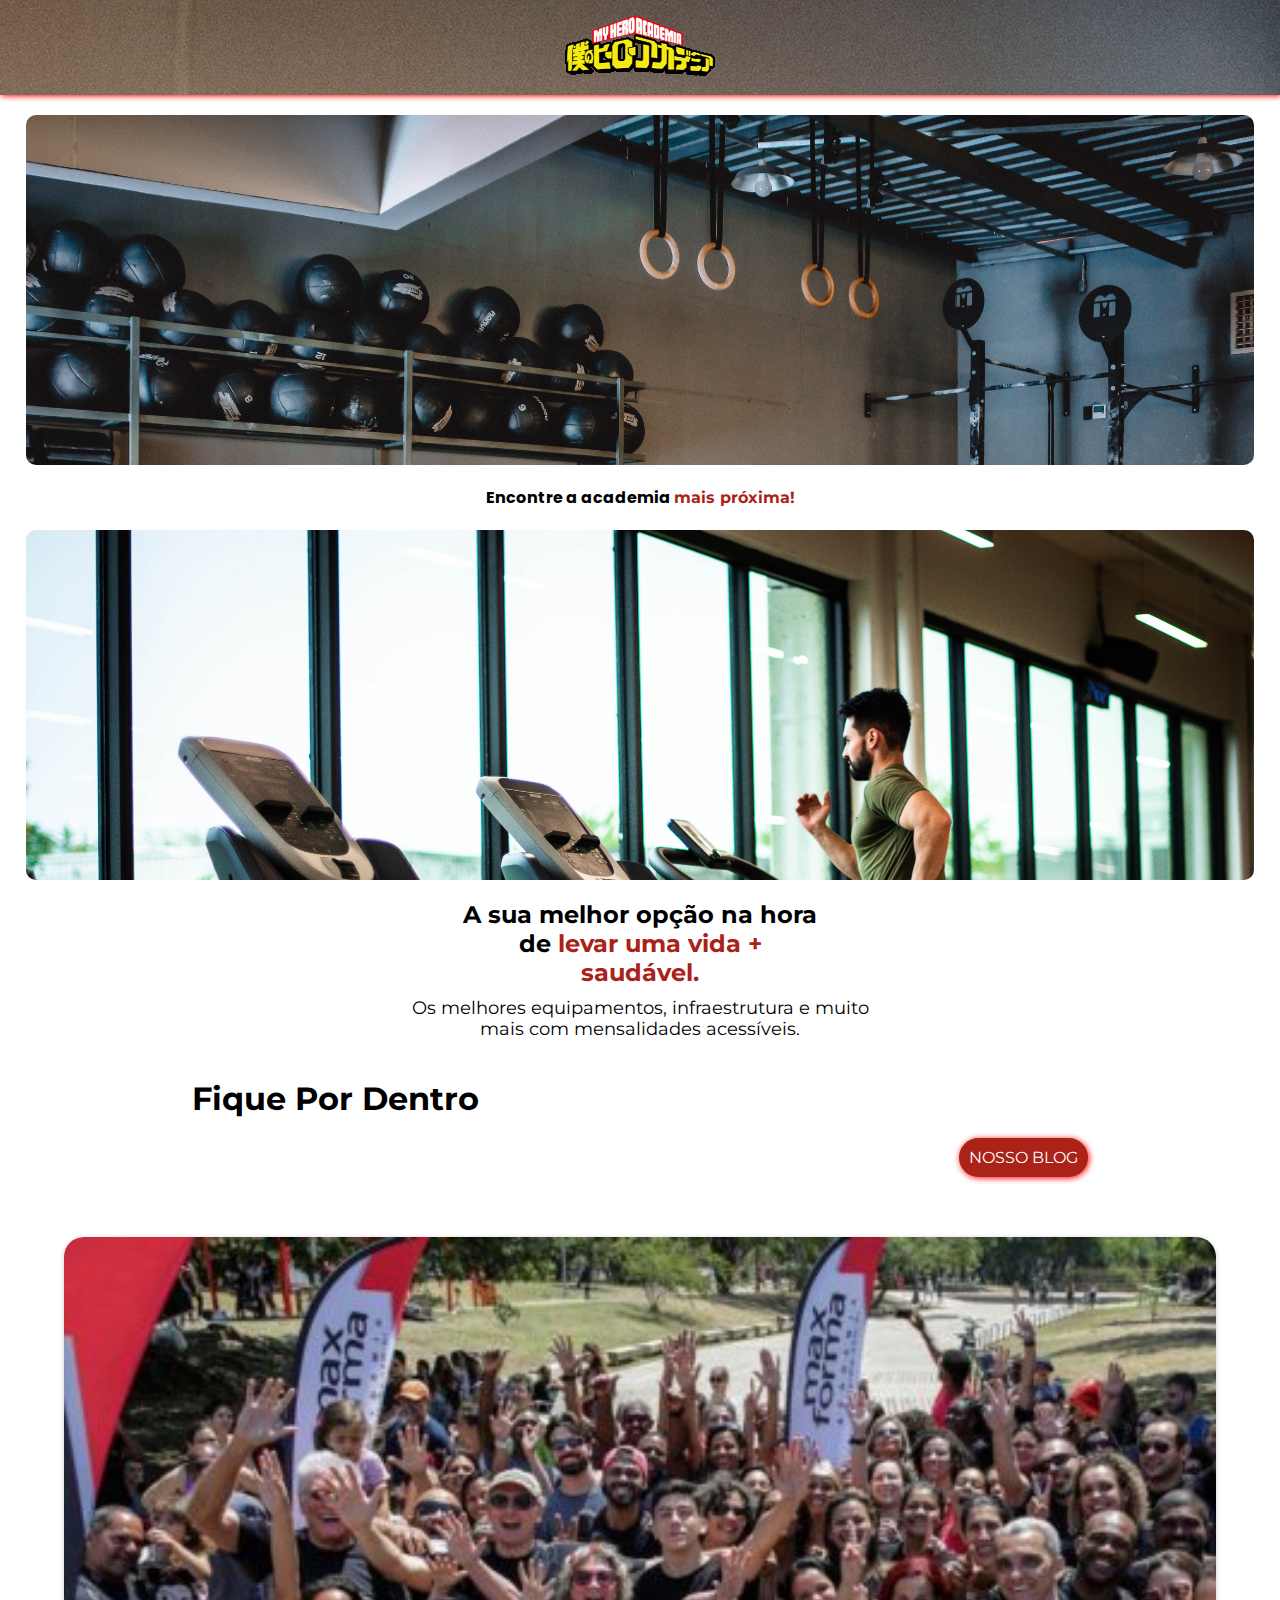
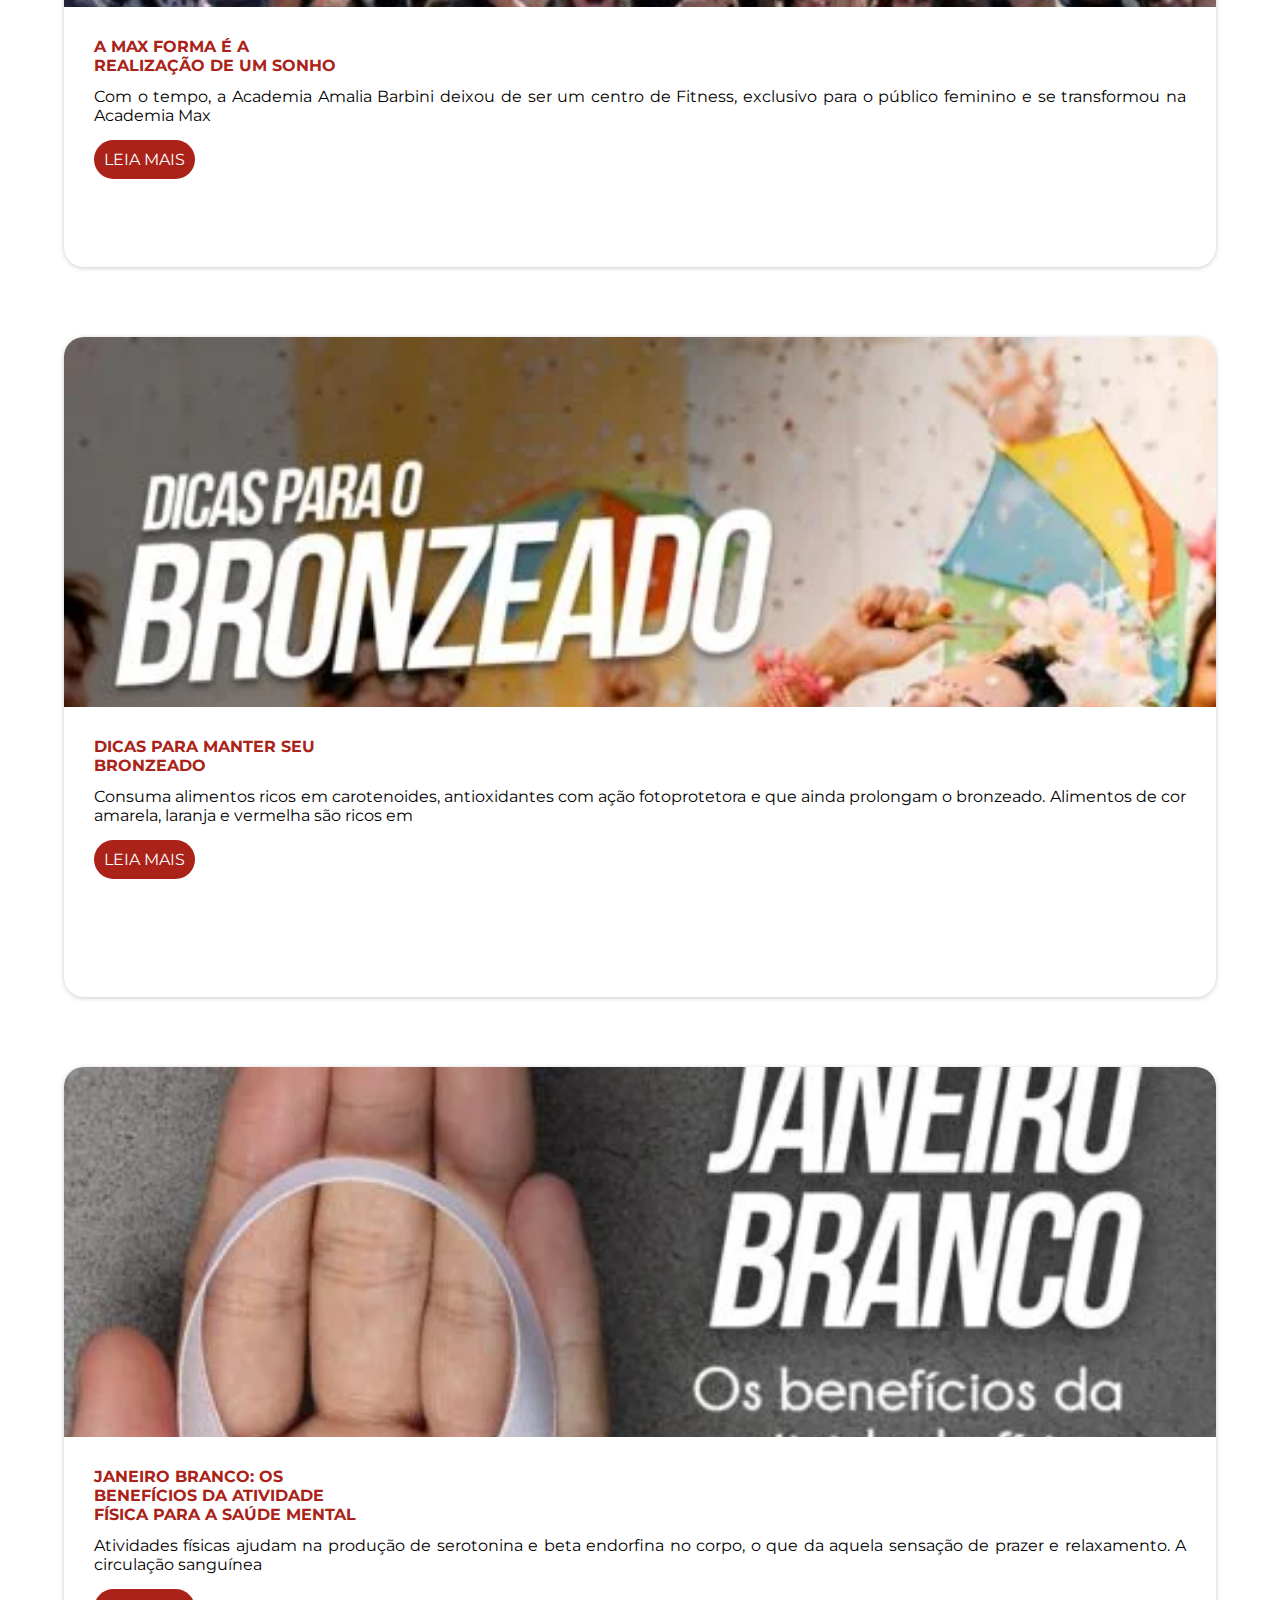
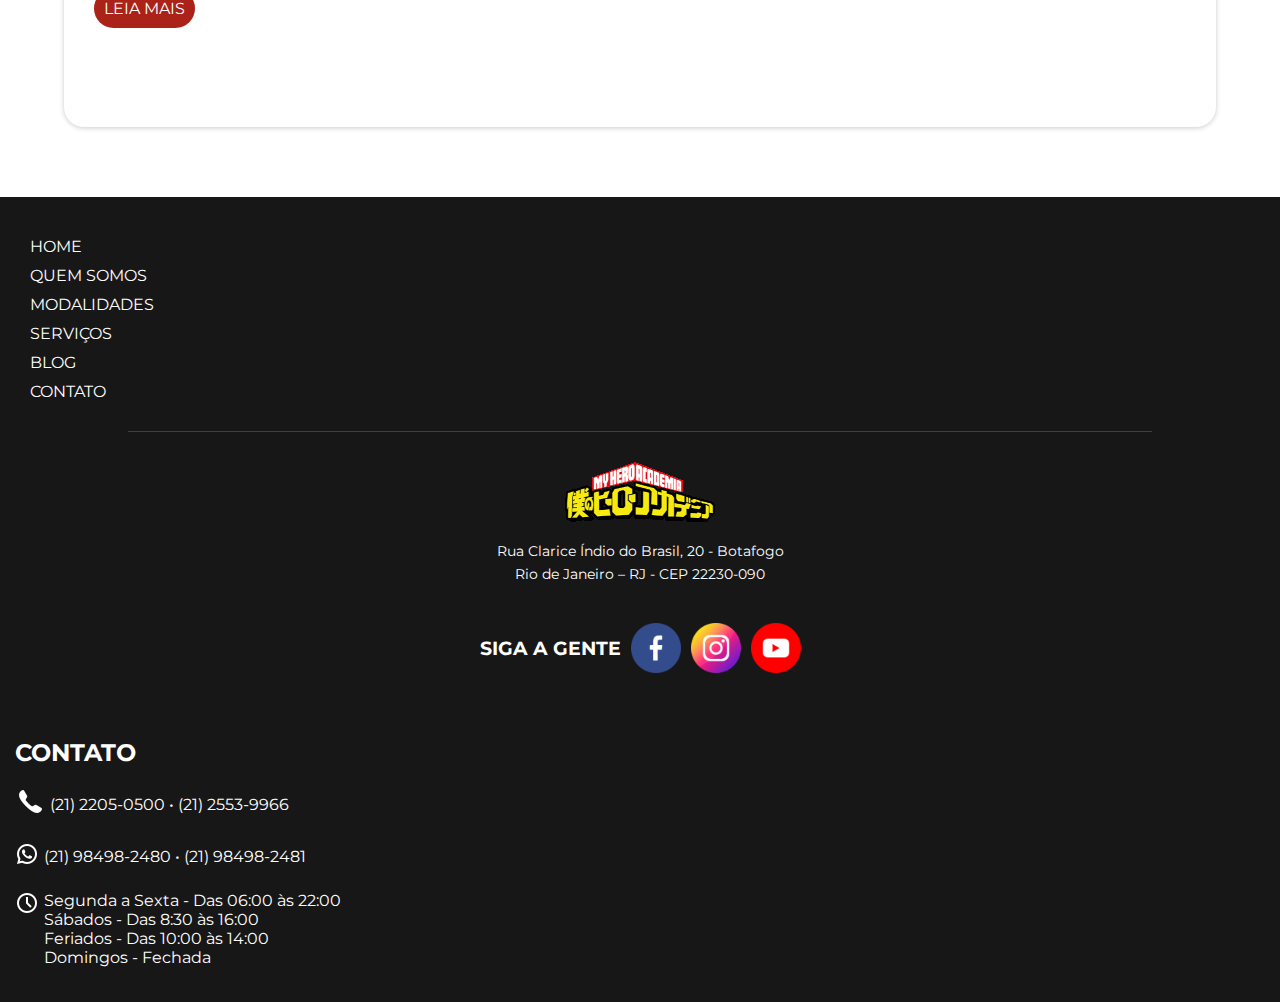
==== index.html @ c09c4c4d "att" ====
<!DOCTYPE html>
<html lang="en">
<head>
    <meta charset="UTF-8">
    <meta http-equiv="X-UA-Compatible" content="IE=edge">
    <meta name="viewport" content="width=device-width, initial-scale=1.0">
    <title>Site Academia Mobile</title>
    <link rel="stylesheet" href="estilo/academia.css">
</head>
<body>
    <header>
        <div class="logo">
            <img src="imagens/logoacademia2.png" alt="logo">
        </div>
    </header>
    <main>
        <div class="img1">
           
        </div>
        <section>
            <h1 class="titulo1">Encontre a academia <span>mais próxima!</span></h1>
        </section>

        <div class="img2">
            <!--Inseri a imagem no Css-->
        </div>

        <section class="section2">
            <h1 class="titulo2">A sua melhor opção na hora <br> de <span>levar uma vida + <br> saudável.</span></h1>
        <p class="sub1">
             Os melhores equipamentos, infraestrutura e muito <br> mais com mensalidades acessíveis.
        </p>
        </section>

        <section class="nossoblog">
            <div class="titulo3">
                <h1>Fique Por Dentro</h1>
            </div>
            <div class="blog">
                <a href="#">NOSSO BLOG</a>
            </div>
        </section>
        
            <section class="conteiner1">
                <section class="artigo">
                    <!--imagem-->
                </section>
                <article class="article1">
                    <h2>A MAX FORMA É A <br> REALIZAÇÃO DE UM SONHO</h2>
                        <p>
                            Com o tempo, a Academia Amalia Barbini deixou de ser um centro de Fitness, exclusivo para o público feminino e se transformou na Academia Max
                        </p>
                            <a href="#">LEIA MAIS</a>
                </article>
            </section>
            <section class="conteiner2">
                <section class="artigo2">
                    <!--imagem 2-->
                </section>
                <article class="article2">
                    <h2>DICAS PARA MANTER SEU <br> BRONZEADO</h2>
                        <p>
                            Consuma alimentos ricos em carotenoides, antioxidantes com ação fotoprotetora e que ainda prolongam o bronzeado. Alimentos de cor amarela, laranja e vermelha são ricos em
                        </p>
                        <a href="#">LEIA MAIS</a>
                </article>
            </section>
            <section class="conteiner3">
                <section class="article3">
                    <!--Imagem 3-->
                </section>
                <article class="article3">
                    <h2>JANEIRO BRANCO: OS <br> BENEFÍCIOS DA ATIVIDADE <br> FÍSICA PARA A SAÚDE MENTAL</h2>
                        <p>
                            Atividades físicas ajudam na produção de serotonina e beta endorfina no corpo, o que da aquela sensação de prazer e relaxamento.   A circulação sanguínea
                        </p>
                            <a href="#">LEIA MAIS</a>
                </article>
            </section>
    </main>
    <footer>
        <section class="footer">
            <ul>
                <li><a href="#">HOME</a></li>
                <li><a href="#">QUEM SOMOS</a></li>
                <li><a href="#">MODALIDADES</a></li>
                <li><a href="#">SERVIÇOS</a></li>
                <li><a href="#">BLOG</a></li>
                <li><a href="#">CONTATO</a></li>
            </ul>
        </section>
        <section class="informacoes">
            <div class="borda">
                <!--borda-->
            </div>
            <div class="imgfooter">
                <!--imagem-->
            </div>
            <div class="endereco">
                <p>Rua Clarice Índio do Brasil, 20 - Botafogo</p>
                <p>Rio de Janeiro – RJ - CEP 22230-090</p>
            </div>
            <div class="social">
                <h2>SIGA A GENTE</h2>
                <img src="imagens/facebook.png" alt="facebook">
                <img src="imagens/instagram.png" alt="instagram">
                <img src="imagens/youtube.png" alt="youtube">
            </div>           
        </section>
        <section class="contato">
            <h2>CONTATO</h2>
                <div class="cont"><img src="imagens/icons8-telefone-30.png" alt="telefone">(21) 2205-­0500 • (21) 2553-9966
                </div> 
                <div class="cont"><img src="imagens/icons8-whatsapp-24.png" alt="whatsapp">(21) 98498-2480 • (21) 98498-2481
                </div> 
                <div class="cont cont2" ><img src="imagens/icons8-relógio-24.png" alt="horario">Segunda a Sexta - Das 06:00 às 22:00 <br>
                    Sábados - Das 8:30 às 16:00 <br>
                Feriados - Das 10:00 às 14:00 <br>
                Domingos - Fechada
                </div> 
                
        </section>
    </footer>
</body>
</html>
---- estilo/academia.css ----
@charset "UTF-8";

@import url('https://fonts.googleapis.com/css2?family=Montserrat:wght@100;200;300;400;900&family=Poppins&display=swap');

*{
    margin: 0px;
    padding: 0px;
    box-sizing: border-box;
    font-family: var(--font2);
}

:root{
    --font1: 'Poppins', sans-serif;
    --font2: 'Montserrat', sans-serif;
    --cor1: #AA2218;
    --shadow: 'box-shadow: 1px 1px 6px red';
}

header{
    background-image: url(../imagens/pexels-geancarlo-peruzzolo-6796964.jpg);
    display: flex;
    justify-content: center;
    padding: 15px;
    box-shadow: 1px 1px 6px red;
}

/*secão das imagens*/

main{
    display: flex;
    flex-direction: column;
    align-items: center;
}

div.img1 {
    background-image: url(../imagens/pexels-geancarlo-peruzzolo-6796964.jpg);

    background-size: cover;
    width: 96vw;
    height: 350px;
    margin: 20px 0px;
    border-radius: 10px;
}

section > h1.titulo1{
    font-family: var(--font1);
    font-size: 1em;
}

span{
    color: #AA2218;;
}

div.img2{
    background-image: url(../imagens/pexels-william-choquette-1954524.jpg);

    background-size: cover;
    width: 96vw;
    height: 350px;
    margin: 20px 0px;
    border-radius: 10px;   
}

/*Seção chamada para a Ação*/

section.section2{
    font-family: var(--font2);
    text-align: center;
    
}  

section.section2 > h1{
    font-size: 1.5em;
    margin-bottom: 10px;
    
}

section.section2 > p{
    font-size: 1.1em;
    margin-bottom: 40px;
}

section > div.titulo3{
    font-family: var(--font2);
    margin-bottom: 20px;
}

section > div.blog{
    display: flex;
    justify-content: end;
    width: 70vw;
}

section > div.blog > a{
    background-color: var(--cor1);
    font-family: var(--font2);
    color: white;
    padding: 10px;
    border-radius: 20px;
    text-decoration: none;
    box-shadow: 1px 1px 6px red;
    margin-bottom: 60px;
    
}

/*parte das fotos dos artigos*/

section.conteiner1{
    border: solid 1px rgba(0, 0, 0, 0);
    width: 90%;
    height: 630px;
    border-radius: 20px;
    box-shadow: 0px 1px 5px rgba(0, 0, 0, 0.205);
    overflow: hidden;
    border-width: 0px;

}

section.artigo{
    background-image: url(../imagens/imagem1.jpg);

    background-size: cover;
    width: 100%;
    height: 370px;
}

article.article1{
    text-align: justify;
    padding: 30px;
}

article.article1 h2{
    font-size: 1em;
    font-family: var(--font2);
    color: var(--cor1);
    margin-bottom: 12px;
}

article.article1 p{
    font-family: var(--font2);
    margin-bottom: 25px;
}

article.article1 a{
    font-family: var(--font2);
    text-decoration: none;
    background-color: var(--cor1);
    color: white;
    padding: 10px;
    border-radius: 20px;
}

/*Segunda Foto*/

section.conteiner2{
    border: solid 1px rgba(0, 0, 0, 0);
    width: 90%;
    height: 660px;
    border-radius: 20px;
    box-shadow: 0px 1px 5px rgba(0, 0, 0, 0.205);
    overflow: hidden;
    border-width: 0px;
    margin-top: 70px;

}

section.artigo2{
    background-image: url(../imagens/imagem2.webp);

    background-size: cover;
    width: 100%;
    height: 370px;
}

article.article2{
    text-align: justify;
    padding: 30px;
}

article.article2 h2{
    font-size: 1em;
    font-family: var(--font2);
    color: var(--cor1);
    margin-bottom: 12px;
}

article.article2 p{
    font-family: var(--font2);
    margin-bottom: 25px;
}

article.article2 a{
    font-family: var(--font2);
    text-decoration: none;
    background-color: var(--cor1);
    color: white;
    padding: 10px;
    border-radius: 20px;
    
}

/*Terceira foto*/

section.conteiner3{
    border: solid 1px rgba(0, 0, 0, 0);
    width: 90%;
    height: 660px;
    border-radius: 20px;
    box-shadow: 0px 1px 5px rgba(0, 0, 0, 0.205);
    overflow: hidden;
    border-width: 0px;
    margin: 70px 0px;

}

section.article3{
    background-image: url(../imagens/imagem3.webp);

    background-size: cover;
    width: 100%;
    height: 370px;
}

article.article3{
    text-align: justify;
    padding: 30px;
}

article.article3 h2{
    font-size: 1em;
    font-family: var(--font2);
    color: var(--cor1);
    margin-bottom: 12px;
}

article.article3 p{
    font-family: var(--font2);
    margin-bottom: 25px;
}

article.article3 a{
    font-family: var(--font2);
    text-decoration: none;
    background-color: var(--cor1);
    color: white;
    padding: 10px;
    border-radius: 20px;
}

/* Rodapé do site */


footer{
    background-color: rgb(24, 23, 23);
}


section.footer{
    padding: 30px;
}

.footer > ul > li{
    margin-top: 10px;
    list-style: none;
}

.footer > ul > li a{
    color: white;
    text-decoration: none;   
}

.footer > ul > li a:hover{
    color: rgb(182, 177, 177);
    text-decoration:underline;
}

/*informações so site*/

section.informacoes{
    display: flex;
    flex-direction: column;
    align-items: center;
}

div.borda{
    border-top: 1px solid rgba(209, 204, 204, 0.226);
    width: 80%;
    margin-bottom: 30px;
}

section > div.imgfooter{
    background-image: url(../imagens/logoacademia2.png);
    
    width: 150px;
    height: 60px;
    margin-bottom: 20px;   
}

section > div.endereco{
    display: flex;
    flex-direction: column;
    gap: 5px;
    text-align: center;
    color: white;
    font-size: 0.9em;
    margin-bottom: 40px;
}

section div.social{
    display: flex;
    align-items: center;
    gap: 10px;
    color: white;
    font-size: 0.8em;
    margin-bottom: 50px;
}

div.social > img{
    width: 50px;
    
}

/*contato*/

section.contato{
    color: white;
    padding: 15px;
}

section.contato > h2{
   
}

section > div.cont{
    display: flex;
    align-items: center;
    gap: 5px;
    margin: 20px 0px;
}

section > div.cont2{
    display: flex;
    align-items: start;
}

section > div.cont img{
    padding-bottom: 5px;
}
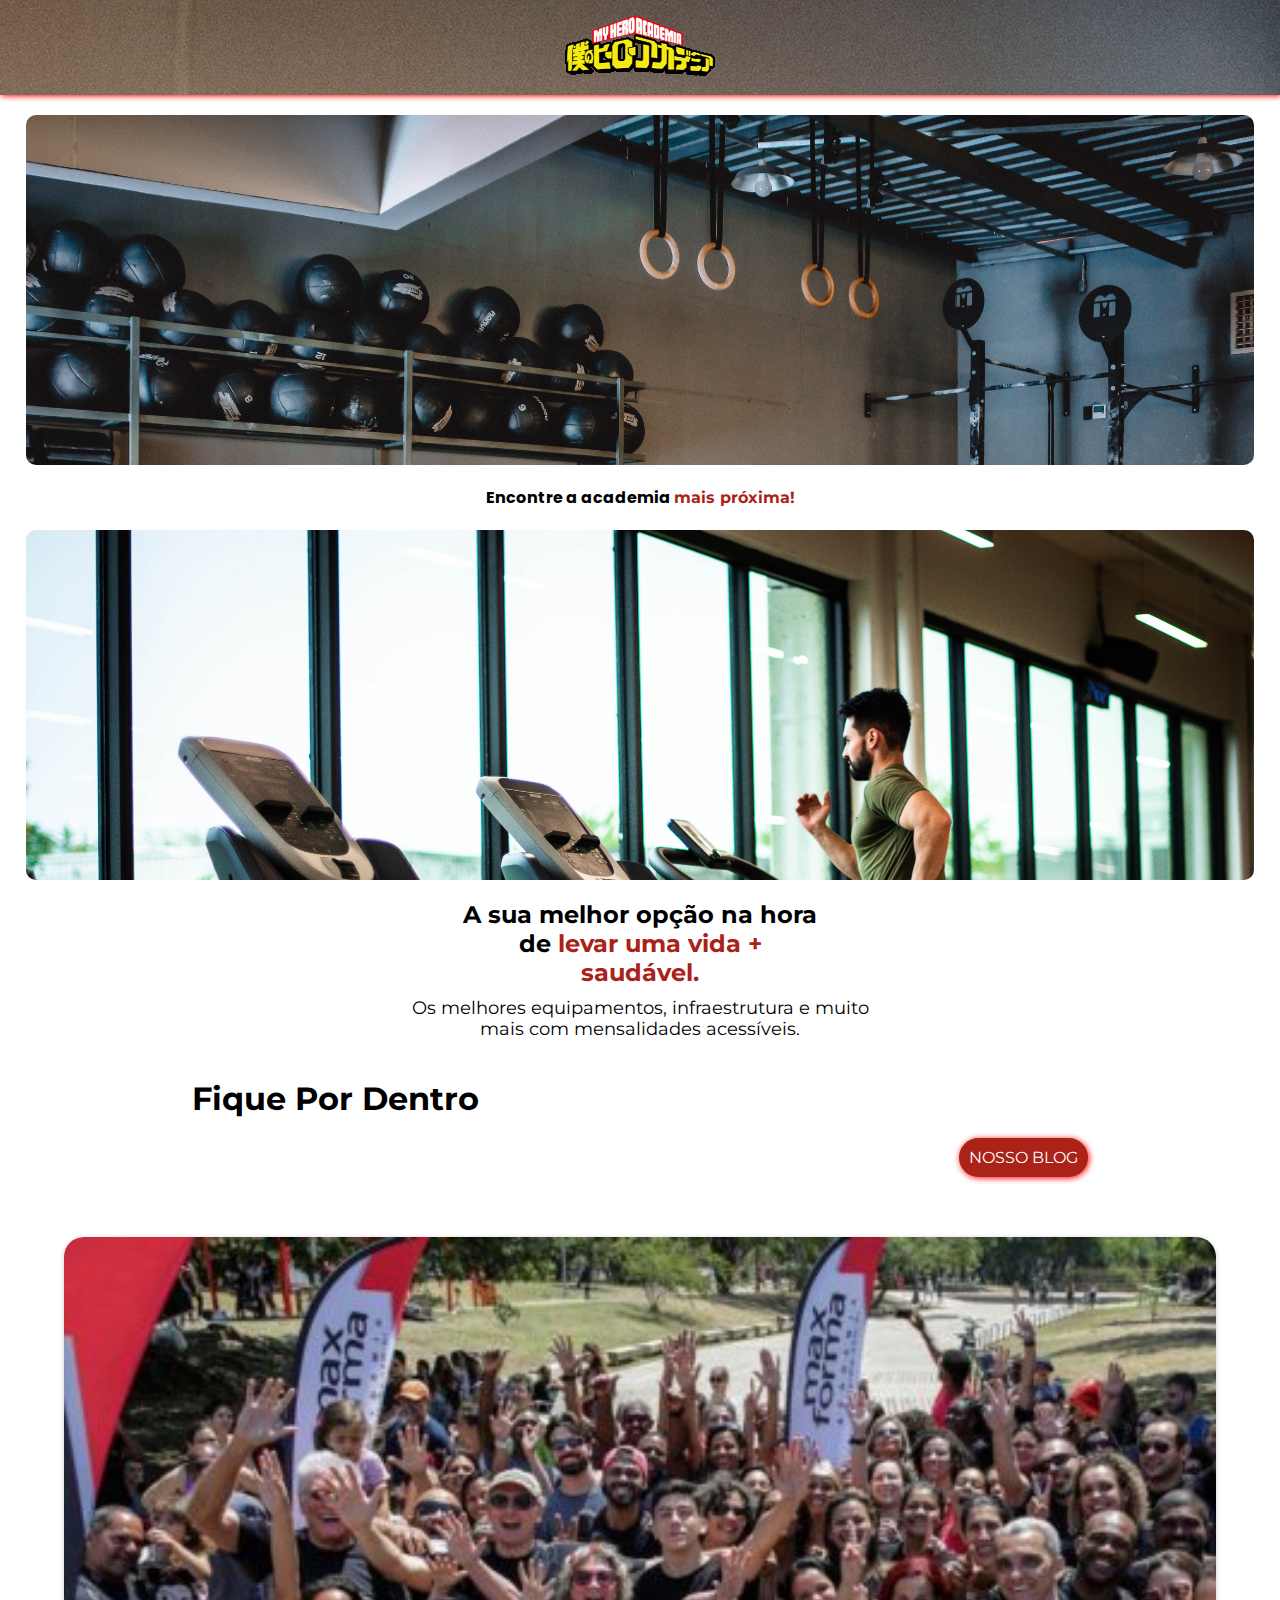
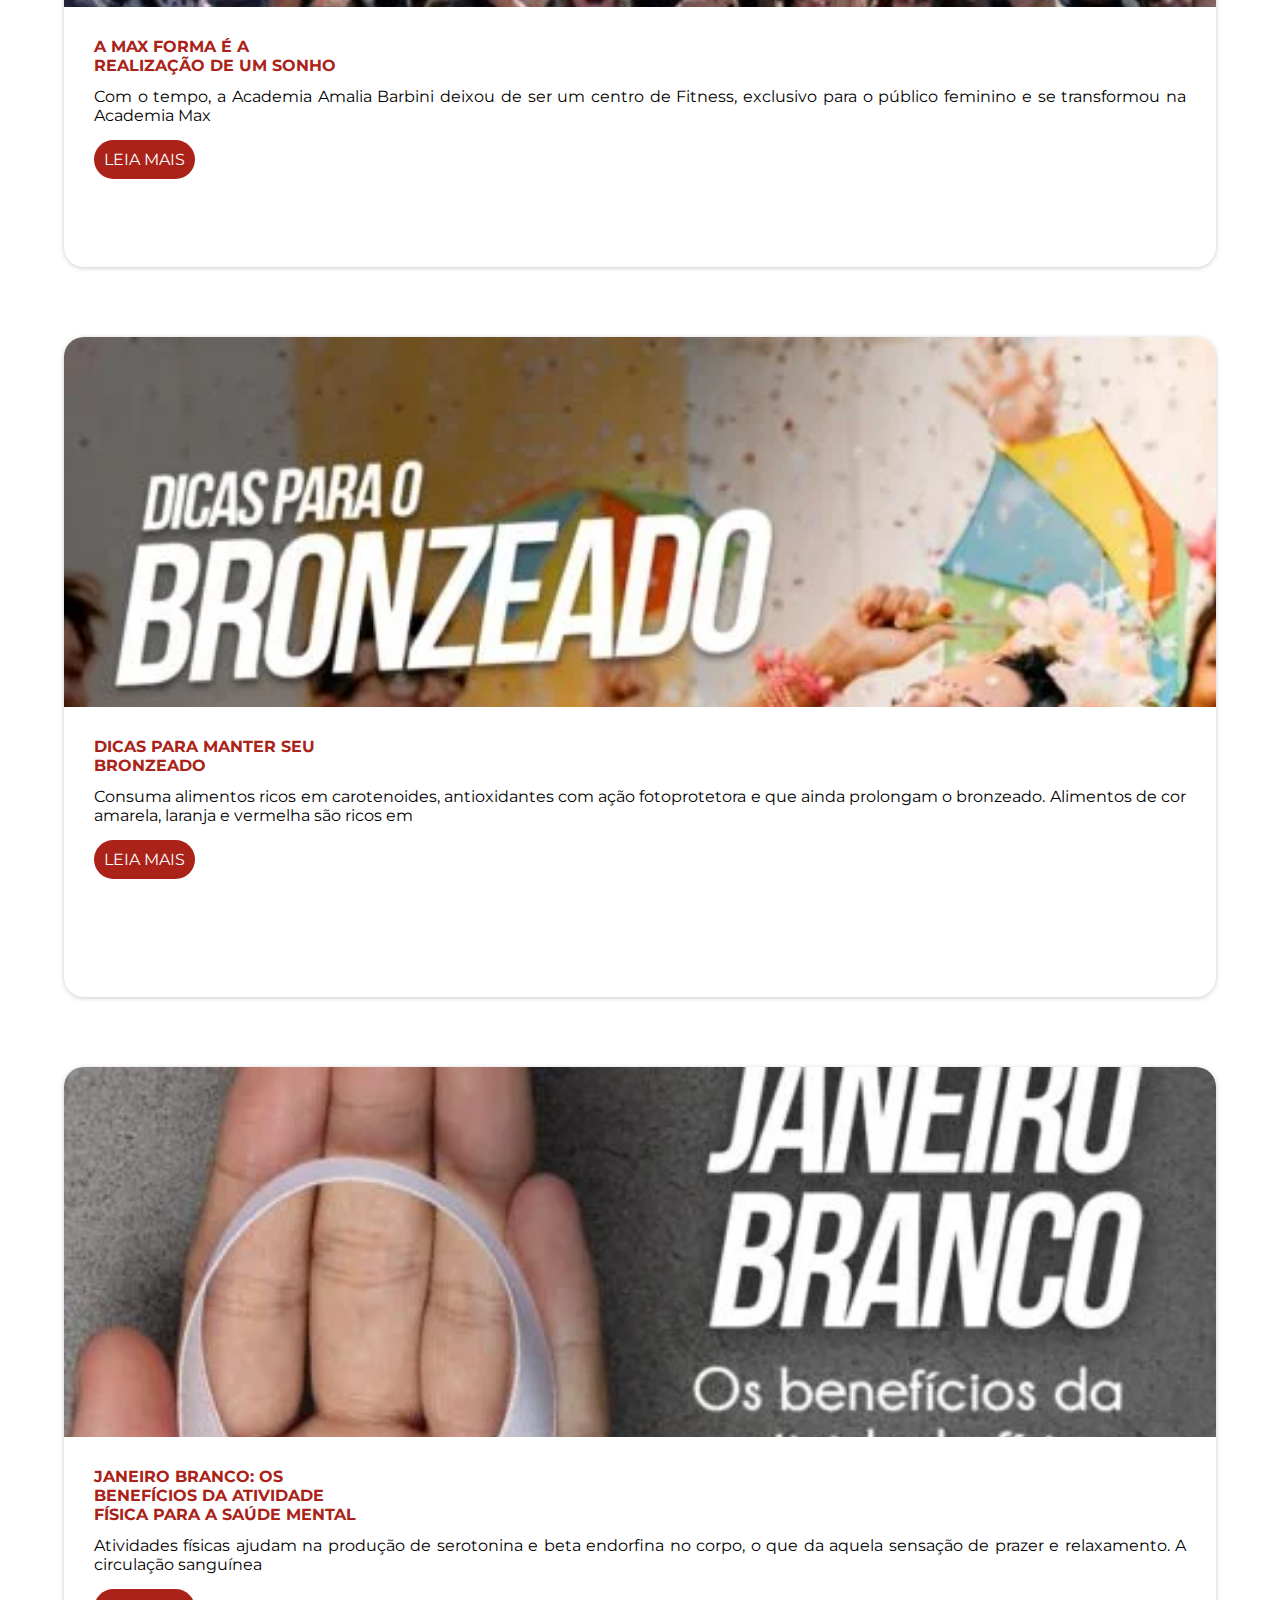
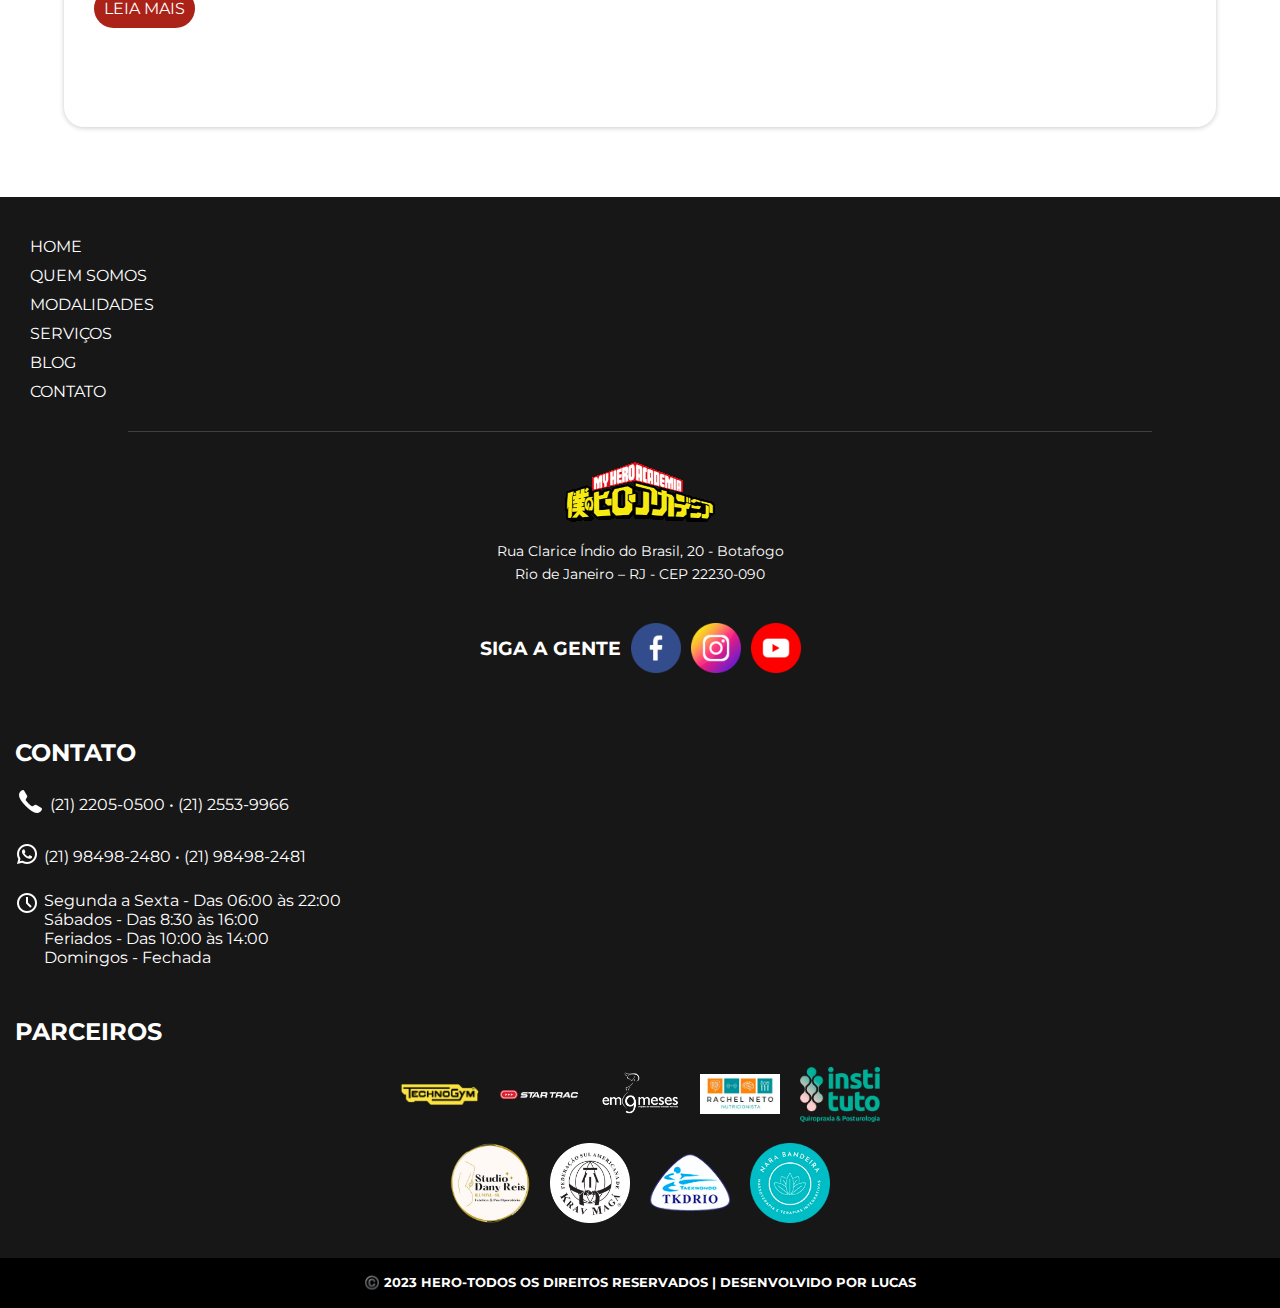
==== commit 9269e375: "att" ====
--- a/index.html
+++ b/index.html
@@ -118,7 +118,26 @@
                 Feriados - Das 10:00 às 14:00 <br>
                 Domingos - Fechada
                 </div> 
+                <section class="parceiros">
+                    <h2>PARCEIROS</h2>
+                    <div class="par1">
+                        <img src="imagens/parceiro1.png" alt="parceiro1">
+                        <img src="imagens/parceiro2.png" alt="parceiro2">
+                        <img src="imagens/parceiro3.png" alt="parceiro3">
+                        <img src="imagens/parceiro4.jpg" alt="parceiro4">
+                        <img src="imagens/parceiro5.png" alt="parceiro5">
+                    </div>
+                        <div class="par2">
+                            <img src="imagens/parceiro6.png" alt="parceiro6">
+                            <img src="imagens/parceiro7.png" alt="parceiro7">
+                            <img src="imagens/parceiro8.png" alt="parceiro9">
+                            <img src="imagens/parceiro9.png" alt="parceiro9">
+                    </div>
+                </section>
                 
+        </section>
+        <section class="final">
+            <h2>©️ 2023 HERO-TODOS OS DIREITOS RESERVADOS | DESENVOLVIDO POR LUCAS</h2>
         </section>
     </footer>
 </body>
--- a/estilo/academia.css
+++ b/estilo/academia.css
@@ -341,20 +341,56 @@
 section > div.cont2{
     display: flex;
     align-items: start;
+    margin-bottom: 50px;
 }
 
 section > div.cont img{
     padding-bottom: 5px;
 }
 
-
-
-
-
-
-
-
-
-
-
-
+section > div.par1{
+    display: flex;
+    align-items: center;
+    justify-content: center;
+    gap: 20px;
+    margin-bottom: 20px;
+    margin-top: 20px;
+}
+
+section > div.par2{
+    display: flex;
+    align-items: center;
+    justify-content: center;
+    gap: 20px;
+    margin-bottom: 20px;
+}
+
+
+section.parceiros  img{
+    width: 80px;
+}
+
+section.final{
+    display: flex;
+    align-items: center;
+    justify-content: center;
+    font-size: 8.5px;
+    background-color: black;
+    color:white;
+    width: 100%;
+    height: 50px;
+}
+
+
+
+
+
+
+
+
+
+
+
+
+
+
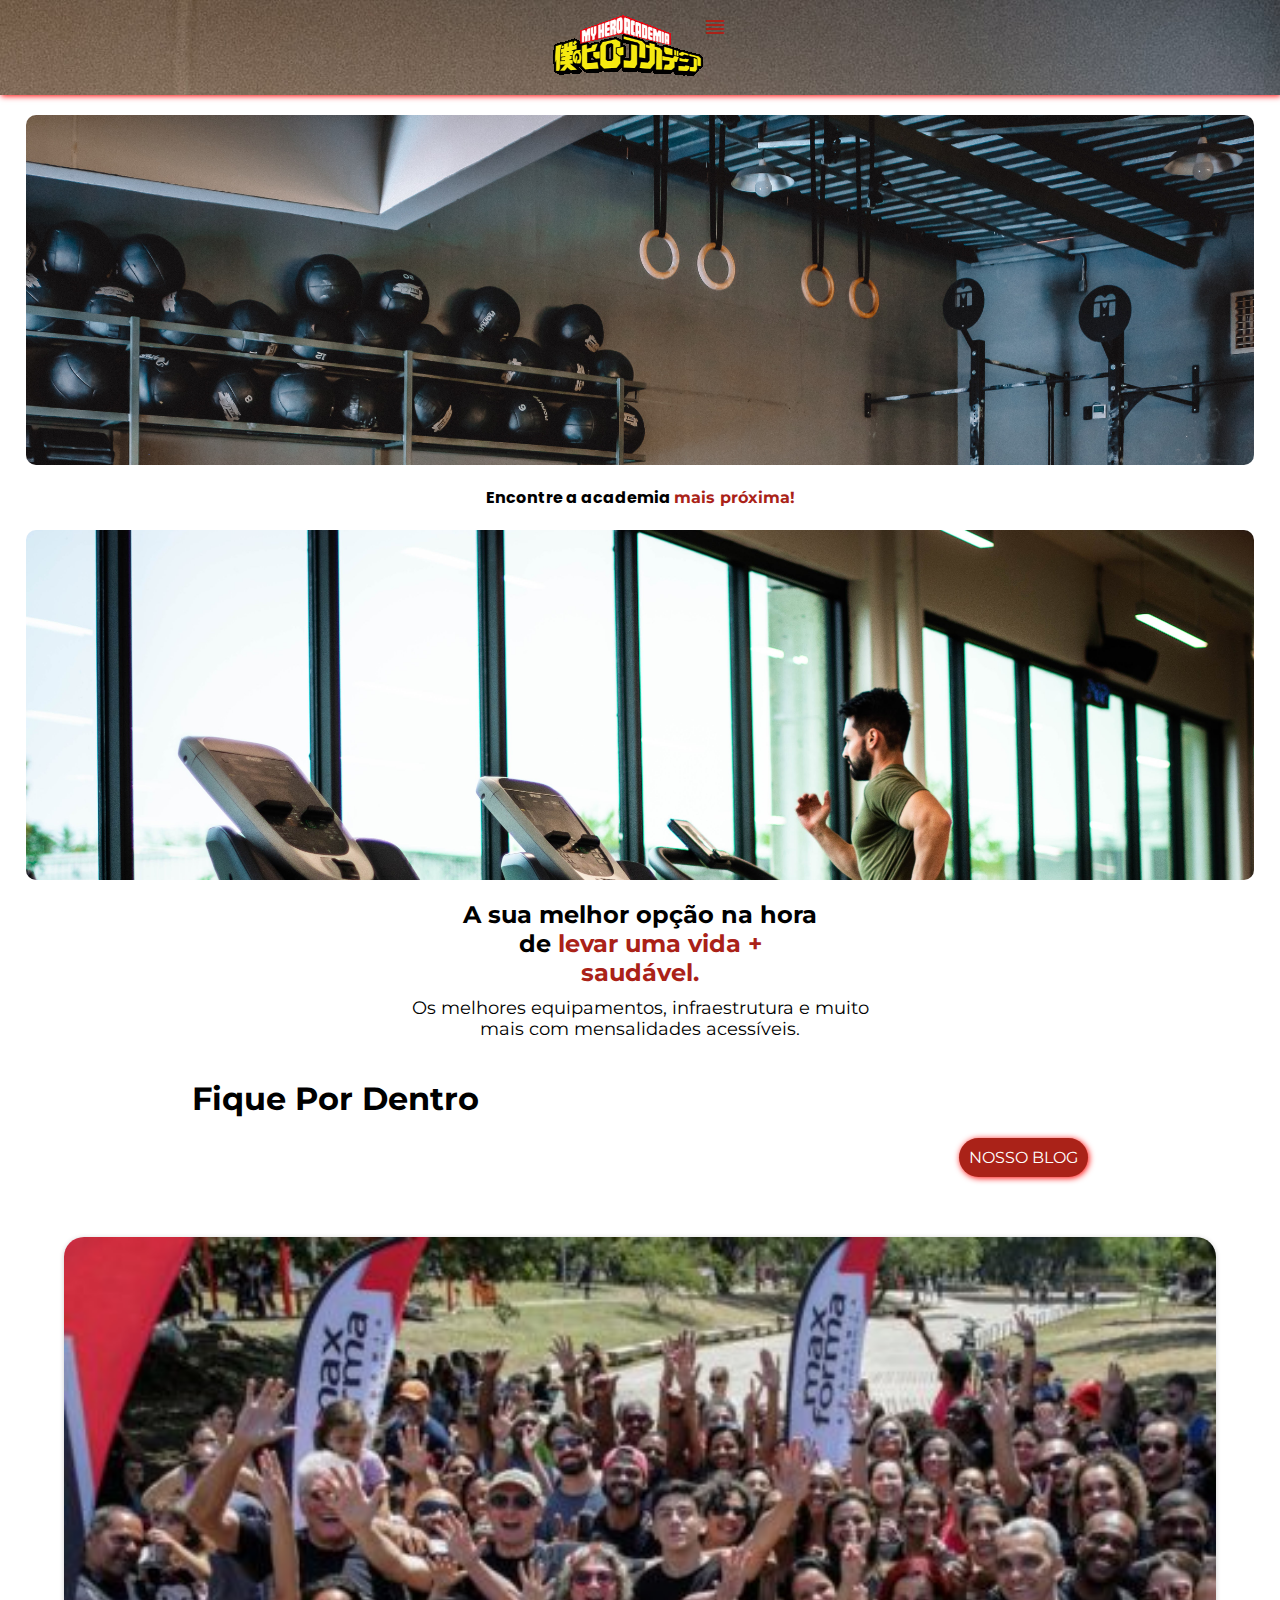
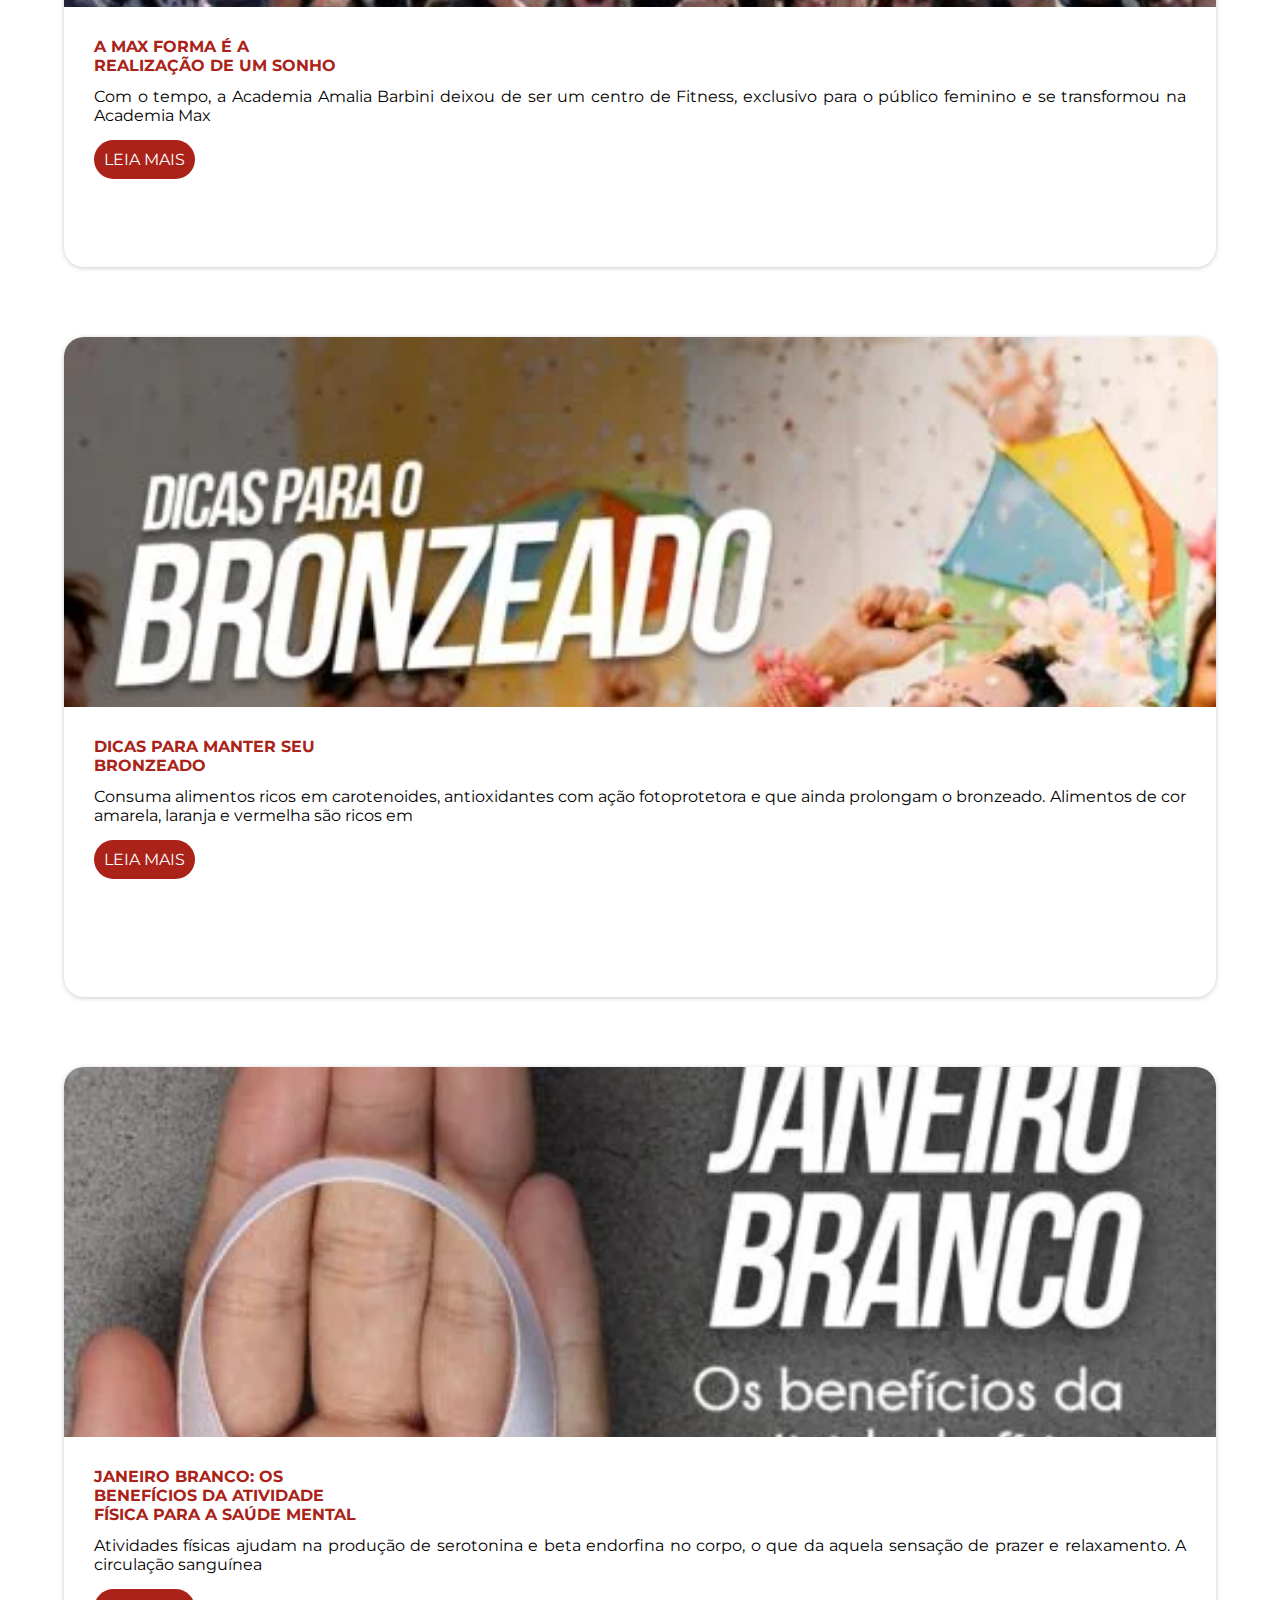
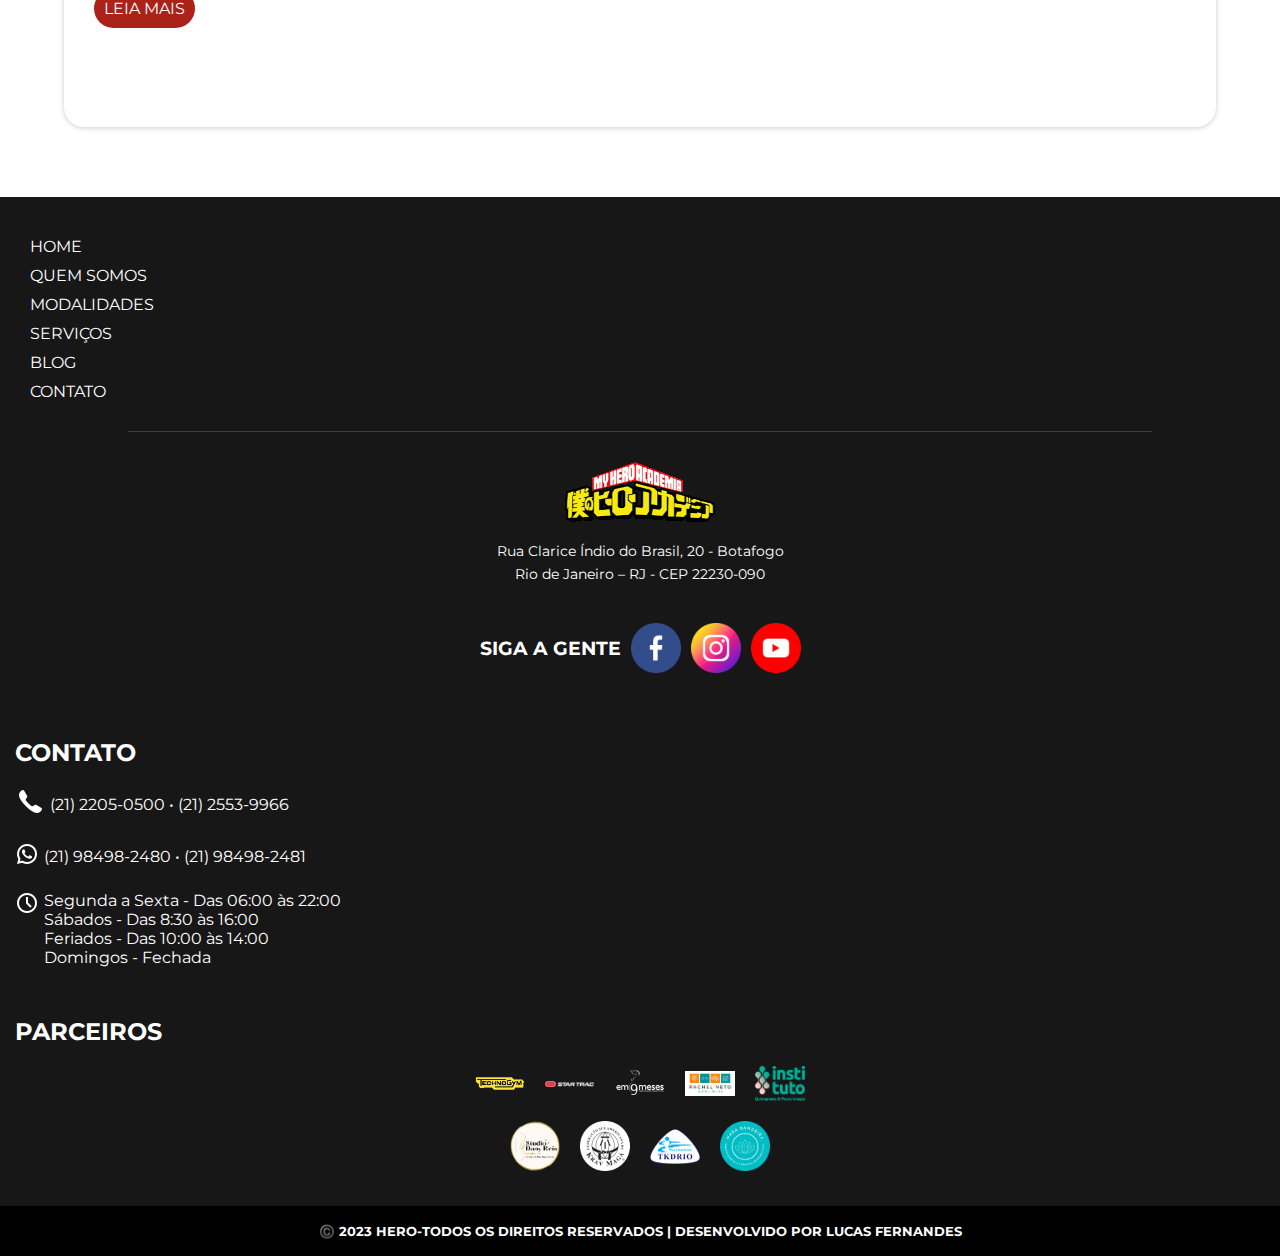
==== commit c1d40477: "att" ====
--- a/index.html
+++ b/index.html
@@ -6,12 +6,15 @@
     <meta name="viewport" content="width=device-width, initial-scale=1.0">
     <title>Site Academia Mobile</title>
     <link rel="stylesheet" href="estilo/academia.css">
+    <link href="https://fonts.googleapis.com/icon?family=Material+Icons"
+      rel="stylesheet">
 </head>
 <body>
     <header>
         <div class="logo">
             <img src="imagens/logoacademia2.png" alt="logo">
         </div>
+        <span class="material-icons">reorder</span>           
     </header>
     <main>
         <div class="img1">
@@ -137,7 +140,7 @@
                 
         </section>
         <section class="final">
-            <h2>©️ 2023 HERO-TODOS OS DIREITOS RESERVADOS | DESENVOLVIDO POR LUCAS</h2>
+            <h2>©️ 2023 HERO-TODOS OS DIREITOS RESERVADOS | DESENVOLVIDO POR LUCAS FERNANDES</h2>
         </section>
     </footer>
 </body>
--- a/estilo/academia.css
+++ b/estilo/academia.css
@@ -367,10 +367,11 @@
 
 
 section.parceiros  img{
-    width: 80px;
+    width: 50px;
 }
 
 section.final{
+    text-align: center;
     display: flex;
     align-items: center;
     justify-content: center;
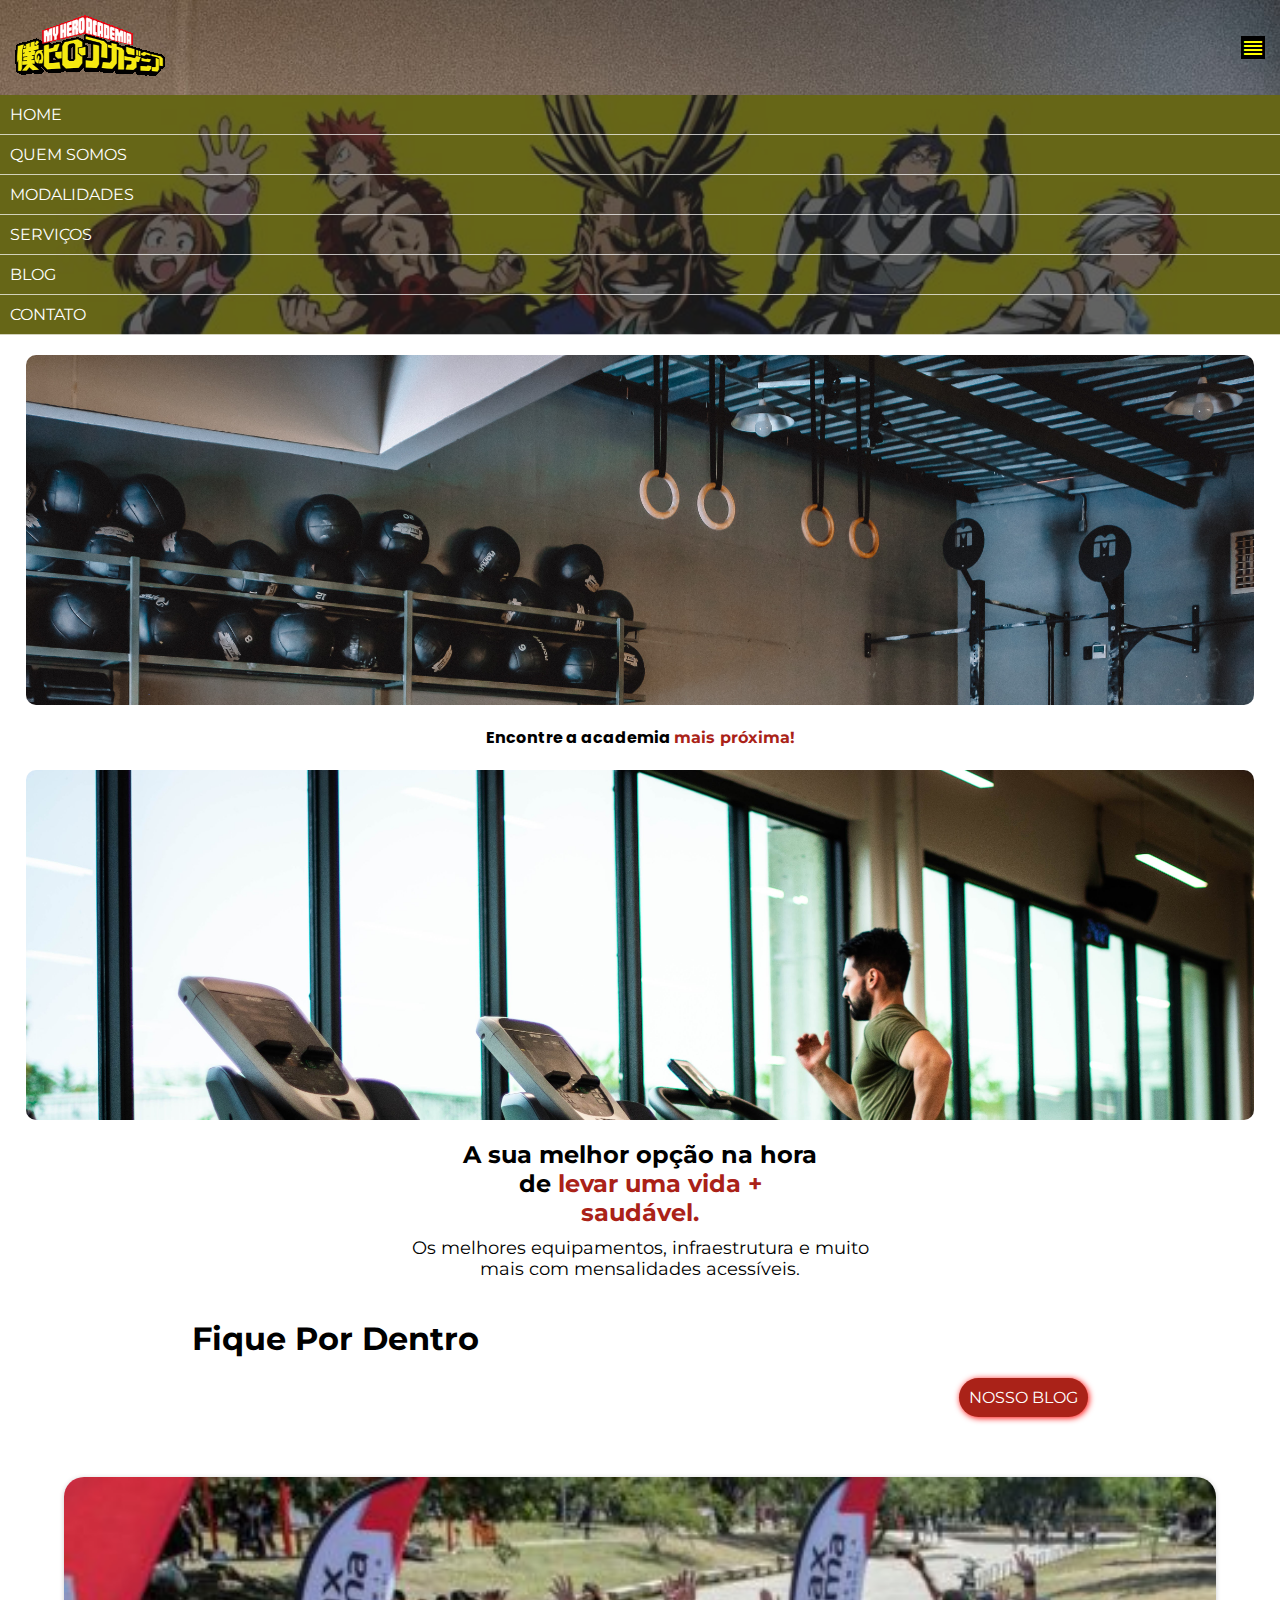
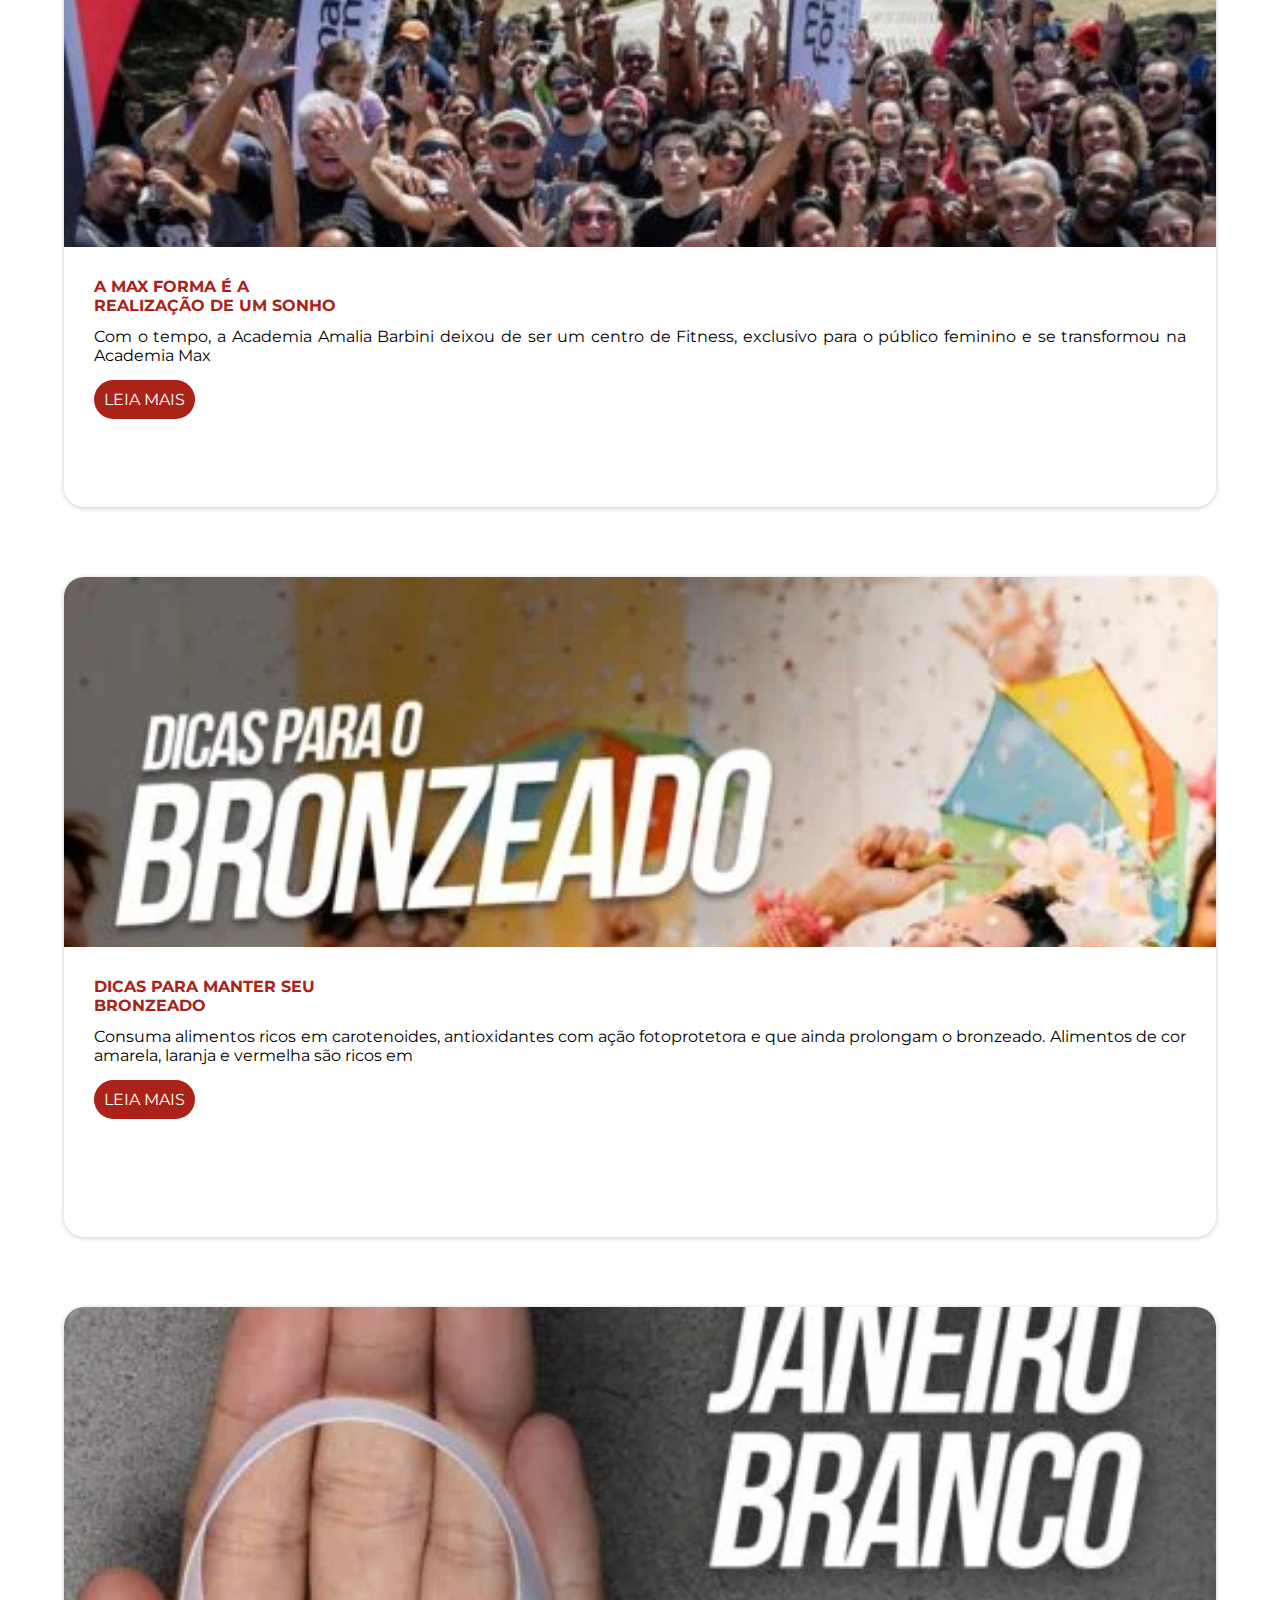
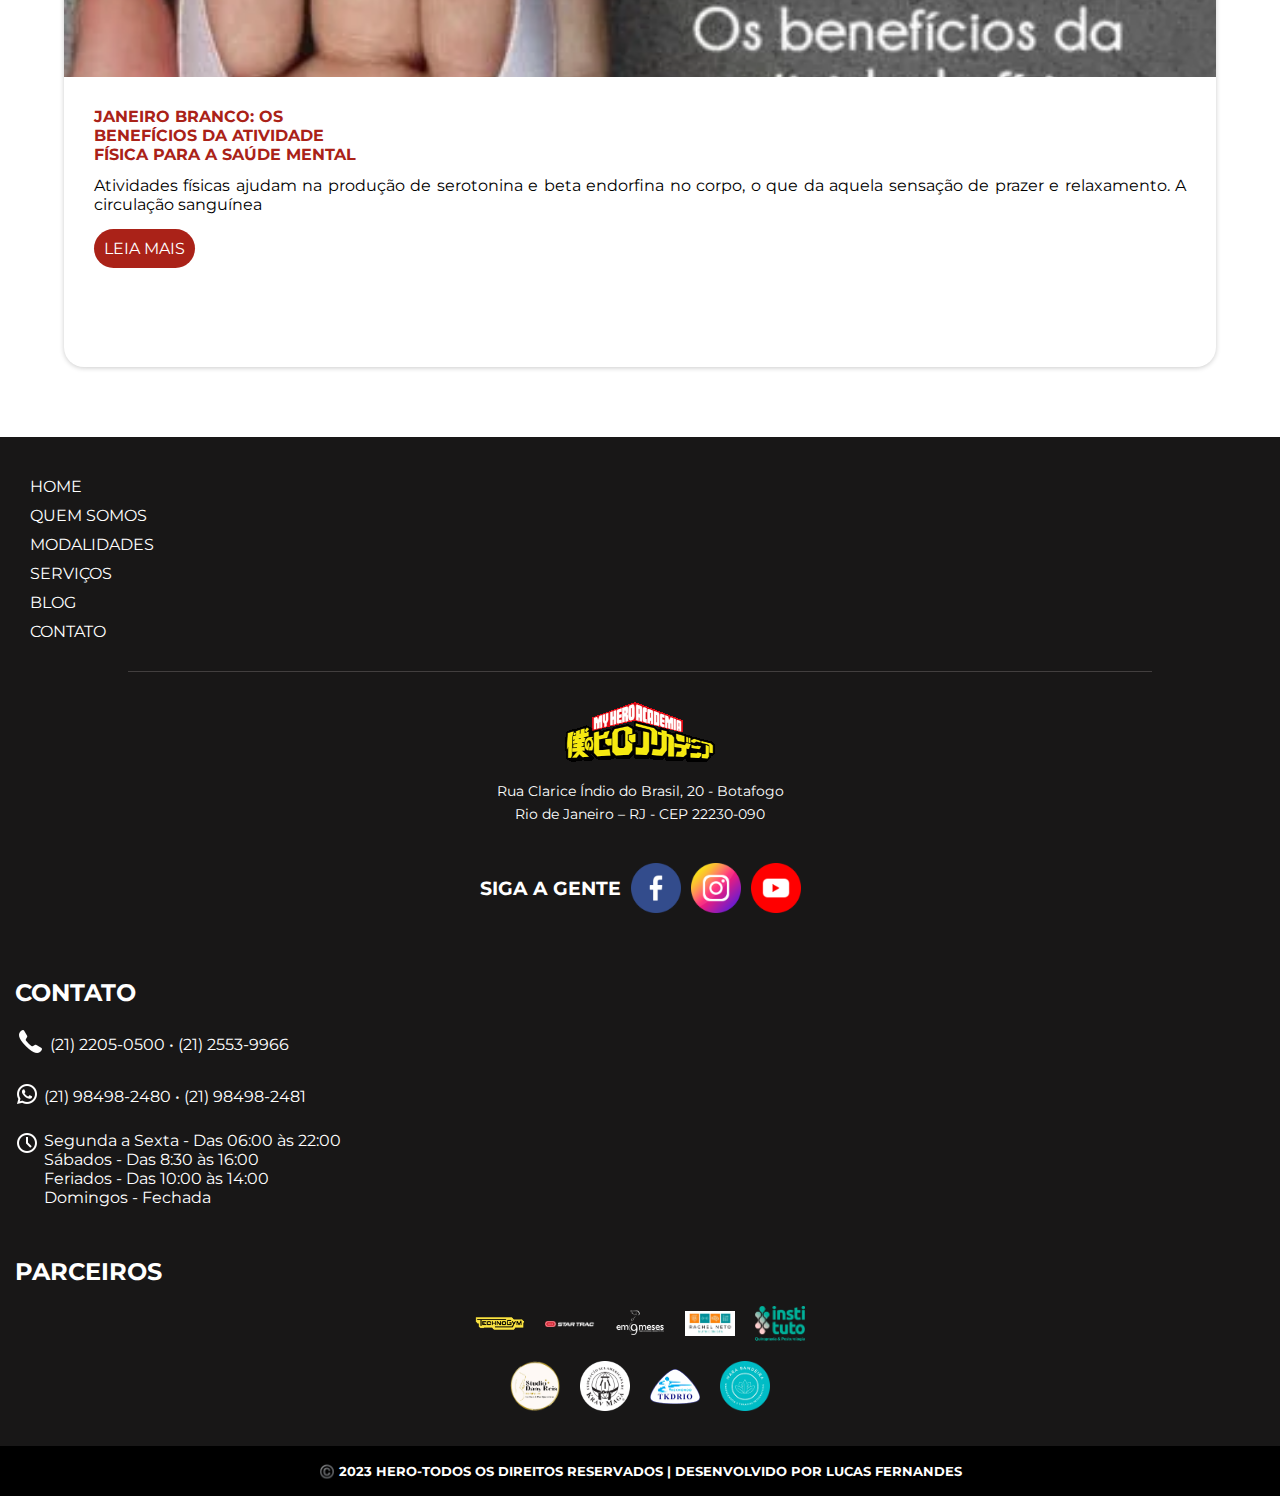
==== commit 8d53349f: "att" ====
--- a/index.html
+++ b/index.html
@@ -9,13 +9,25 @@
     <link href="https://fonts.googleapis.com/icon?family=Material+Icons"
       rel="stylesheet">
 </head>
-<body>
+<body onresize="mudoutamanho()">
     <header>
         <div class="logo">
             <img src="imagens/logoacademia2.png" alt="logo">
         </div>
-        <span class="material-icons">reorder</span>           
+            <span class="material-icons"  onclick="clicknav()">reorder</span>
+          
+       
     </header>
+    <nav id="menu">
+        <ul >
+            <li><a href="#">HOME</a></li>
+            <li><a href="#">QUEM SOMOS</a></li>
+            <li><a href="#">MODALIDADES</a></li>
+            <li><a href="#">SERVIÇOS</a></li>
+            <li><a href="#">BLOG</a></li>
+            <li><a href="#">CONTATO</a></li>
+        </ul>
+    </nav>        
     <main>
         <div class="img1">
            
@@ -143,5 +155,25 @@
             <h2>©️ 2023 HERO-TODOS OS DIREITOS RESERVADOS | DESENVOLVIDO POR LUCAS FERNANDES</h2>
         </section>
     </footer>
+    <script>
+
+        function mudoutamanho(){
+                    if (window.innerWidth >= 768){
+                        menu.style.display = 'block'
+                    } else {
+                        menu.style.display = 'none'
+                    }
+                    
+                }
+
+         function clicknav(){
+            if (menu.style.display == 'block'){
+                menu.style.display ='none'
+            } else{
+                menu.style.display ='block'
+            }
+        }
+        
+    </script>
 </body>
 </html>--- a/estilo/academia.css
+++ b/estilo/academia.css
@@ -19,9 +19,47 @@
 header{
     background-image: url(../imagens/pexels-geancarlo-peruzzolo-6796964.jpg);
     display: flex;
-    justify-content: center;
+    justify-content: space-between;
+    align-items: center;
     padding: 15px;
     box-shadow: 1px 1px 6px red;
+}
+
+header > nav{
+    
+}
+
+nav > ul{
+    background: url(../imagens/boku.webp);
+    background-repeat: no-repeat;
+    background-size: cover;
+    display: block;
+    list-style: none;
+    transition: ease;
+    
+}
+
+nav > ul > li a{
+    background-color: rgba(34, 33, 33, 0.692);
+    width: 100%;
+    display: block;
+    color: white;
+    text-decoration: none;
+    padding: 10px;
+    border-bottom: 1px solid rgba(255, 255, 255, 0.705);
+}
+
+nav > ul > li a:hover{
+    text-decoration: underline;
+}
+
+
+
+header span{
+    background-color: black;
+    color: yellow;
+    height: 23px;
+    cursor: pointer;
 }
 
 /*secão das imagens*/
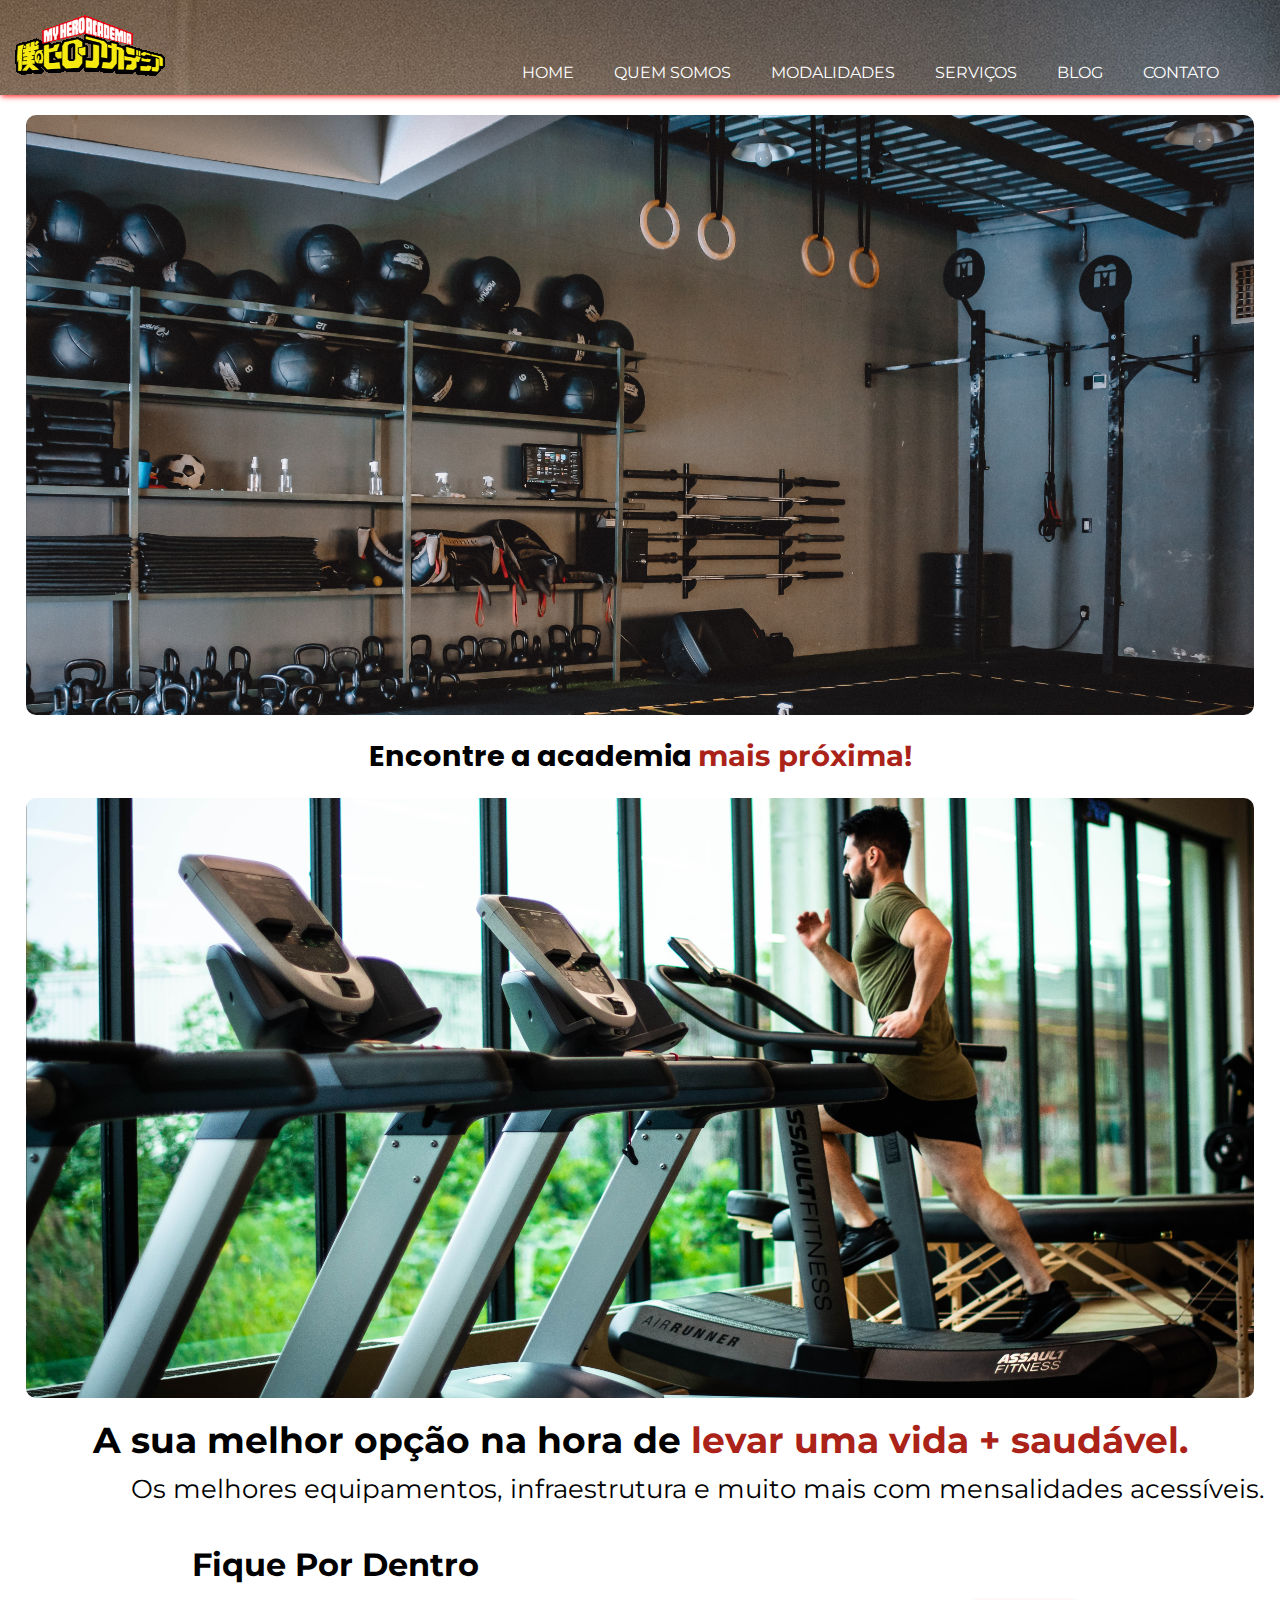
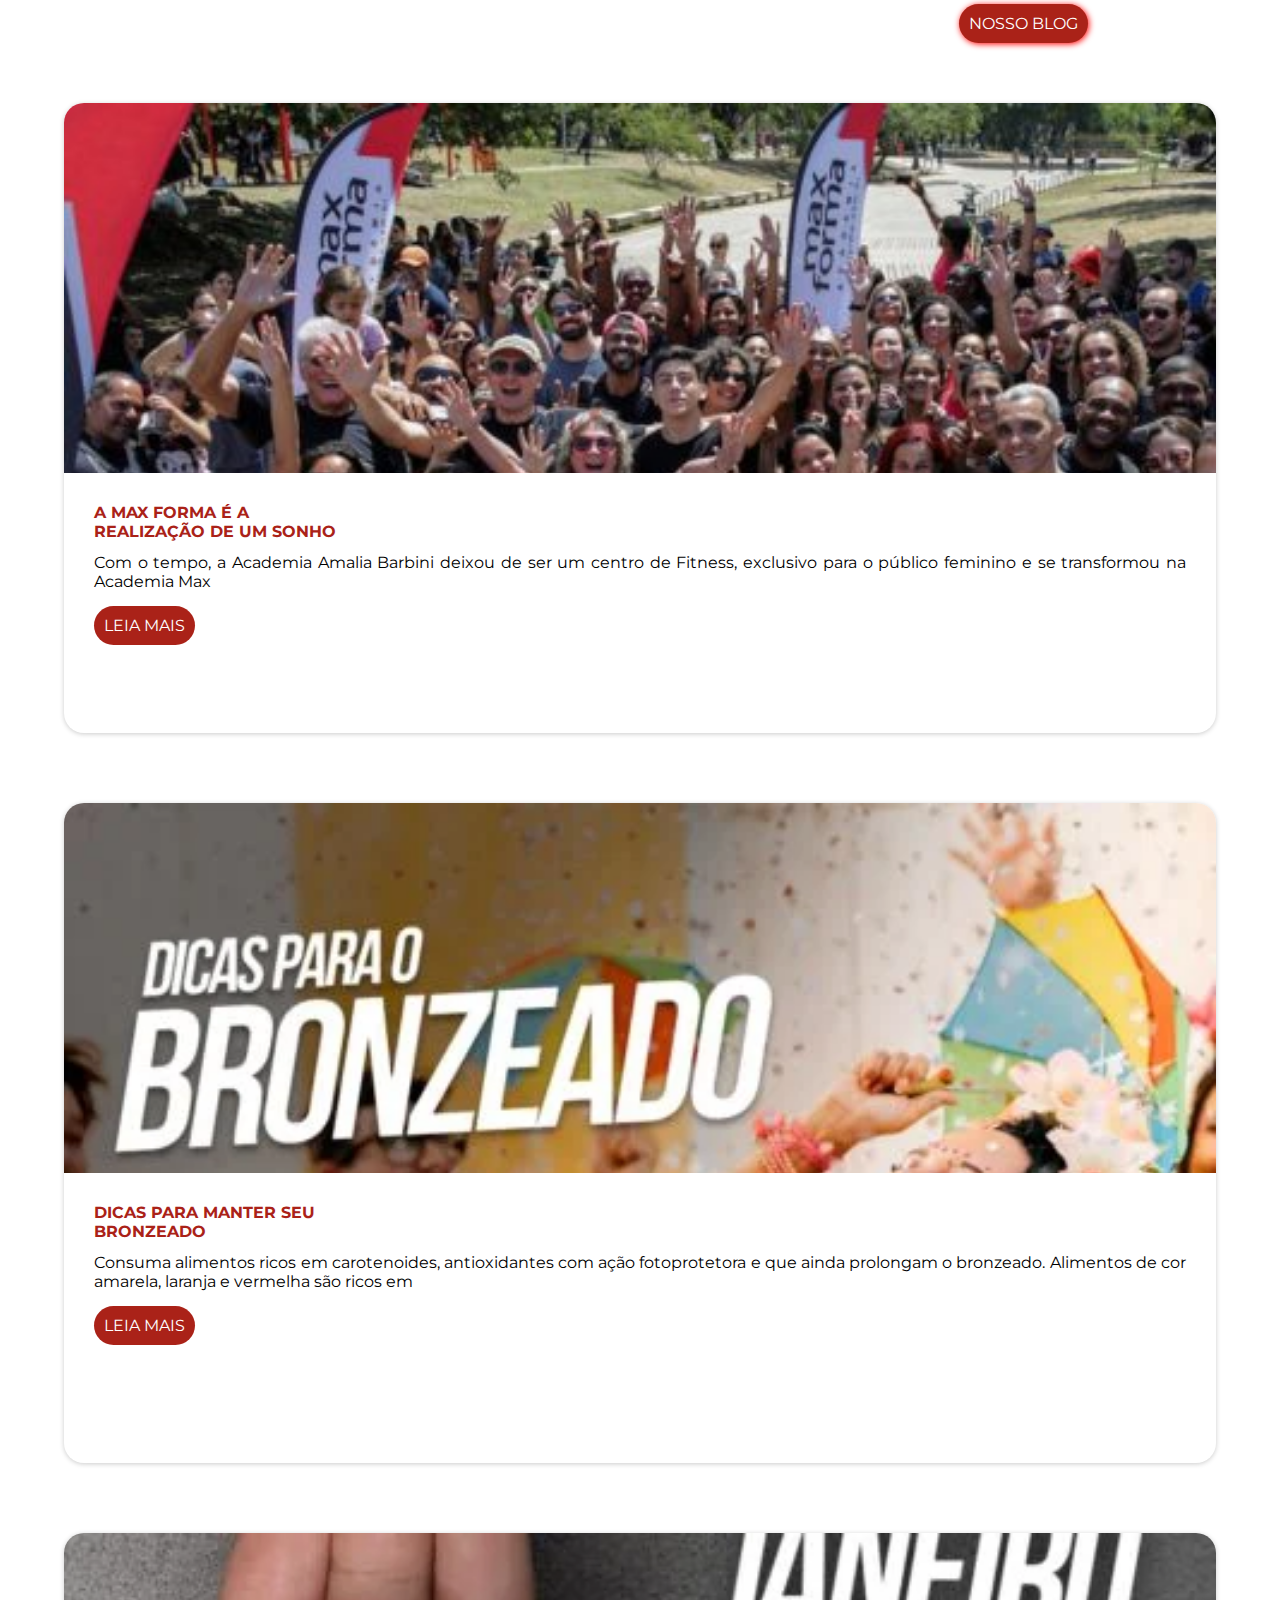
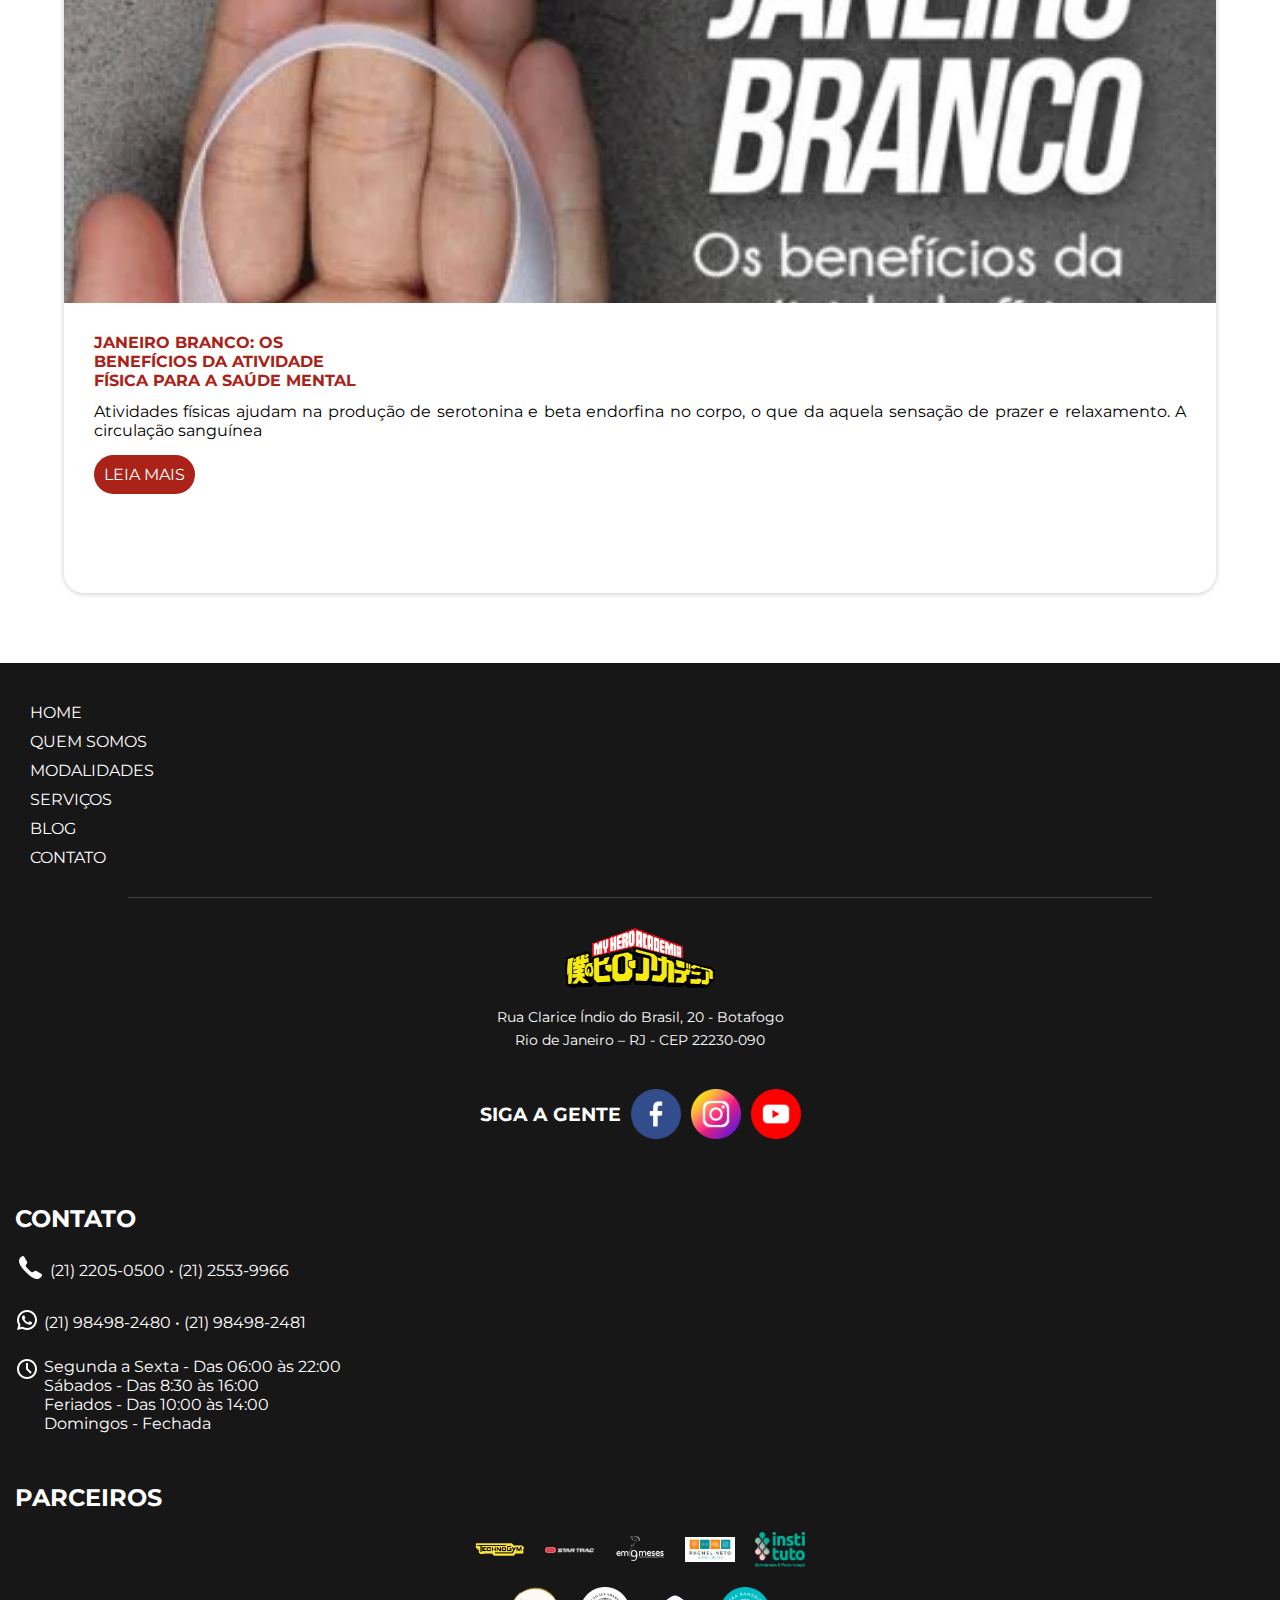
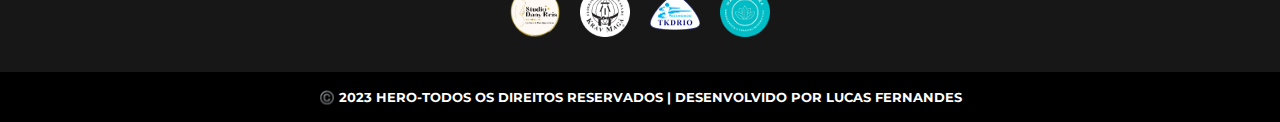
==== commit 0c8a6b42: "att" ====
--- a/index.html
+++ b/index.html
@@ -6,6 +6,7 @@
     <meta name="viewport" content="width=device-width, initial-scale=1.0">
     <title>Site Academia Mobile</title>
     <link rel="stylesheet" href="estilo/academia.css">
+    <link rel="stylesheet" href="estilo/mediaquery.css" media="screen and (min-width: 992px)">
     <link href="https://fonts.googleapis.com/icon?family=Material+Icons"
       rel="stylesheet">
 </head>
@@ -15,7 +16,16 @@
             <img src="imagens/logoacademia2.png" alt="logo">
         </div>
             <span class="material-icons"  onclick="clicknav()">reorder</span>
-          
+          <menu>
+              <ul >
+                <li><a href="#">HOME</a></li>
+                <li><a href="#">QUEM SOMOS</a></li>
+                <li><a href="#">MODALIDADES</a></li>
+                <li><a href="#">SERVIÇOS</a></li>
+                <li><a href="#">BLOG</a></li>
+                <li><a href="#">CONTATO</a></li>
+                      </ul>
+          </menu>
        
     </header>
     <nav id="menu">
@@ -41,9 +51,9 @@
         </div>
 
         <section class="section2">
-            <h1 class="titulo2">A sua melhor opção na hora <br> de <span>levar uma vida + <br> saudável.</span></h1>
+            <h1 class="titulo2">A sua melhor opção na hora  de <span>levar uma vida + saudável.</span></h1>
         <p class="sub1">
-             Os melhores equipamentos, infraestrutura e muito <br> mais com mensalidades acessíveis.
+             Os melhores equipamentos, infraestrutura e muito  mais com mensalidades acessíveis.
         </p>
         </section>
 
--- a/estilo/academia.css
+++ b/estilo/academia.css
@@ -25,18 +25,33 @@
     box-shadow: 1px 1px 6px red;
 }
 
-header > nav{
-    
-}
-
+header > div.logo{
+    margin: auto;
+}
+
+header > menu{
+    display: none;
+}
+
+nav{
+    display: none;
+}
+
+
+@keyframes animacao{
+    from{ height:  0px;}
+    to{height: 240px;}
+}
 nav > ul{
     background: url(../imagens/boku.webp);
     background-repeat: no-repeat;
     background-size: cover;
     display: block;
     list-style: none;
-    transition: ease;
-    
+
+    animation-name: animacao;
+    animation-duration: 0.5s;
+   
 }
 
 nav > ul > li a{
@@ -47,6 +62,8 @@
     text-decoration: none;
     padding: 10px;
     border-bottom: 1px solid rgba(255, 255, 255, 0.705);
+
+
 }
 
 nav > ul > li a:hover{
@@ -102,6 +119,7 @@
 /*Seção chamada para a Ação*/
 
 section.section2{
+    width: 90%;
     font-family: var(--font2);
     text-align: center;
     
@@ -114,6 +132,7 @@
 }
 
 section.section2 > p{
+    width: 110%;
     font-size: 1.1em;
     margin-bottom: 40px;
 }
--- a/estilo/mediaquery.css
+++ b/estilo/mediaquery.css
@@ -0,0 +1,72 @@
+@charset "UTF-8";
+
+
+/*Tamanho para computador*/
+
+
+header{
+    display: flex;
+    
+}
+
+header > div.logo{
+    width: 100%;
+}
+
+header > menu {
+    display: flex;
+    justify-content: space-between;
+}
+
+header > menu > ul{
+    display: flex;
+    list-style: none;
+    gap: 20px;
+    position: absolute;
+    top: 7%;
+    left: 40%;
+    
+}
+
+
+
+header > menu > ul > li > a{
+    color: white;
+    text-decoration: none;
+    padding: 10px;
+    
+}
+
+header > menu > ul > li > a:hover{
+    background-color: rgb(168, 16, 16);
+    padding: 10px;
+    border-radius: 50px;
+}
+
+header > span{
+    z-index: -1;
+}
+
+nav#menu > ul{
+    display: none;
+}
+
+div.img1{
+    height: 600px;
+    background-size: cover;
+    background-position: center calc(-30px);
+}
+
+section h1.titulo1{
+    font-size: 1.8em;
+}
+
+div.img2{
+    height: 600px;
+    background-size: cover;
+    background-position: center calc(-150px);
+}
+
+section.section2{
+    font-size: 1.5em;
+}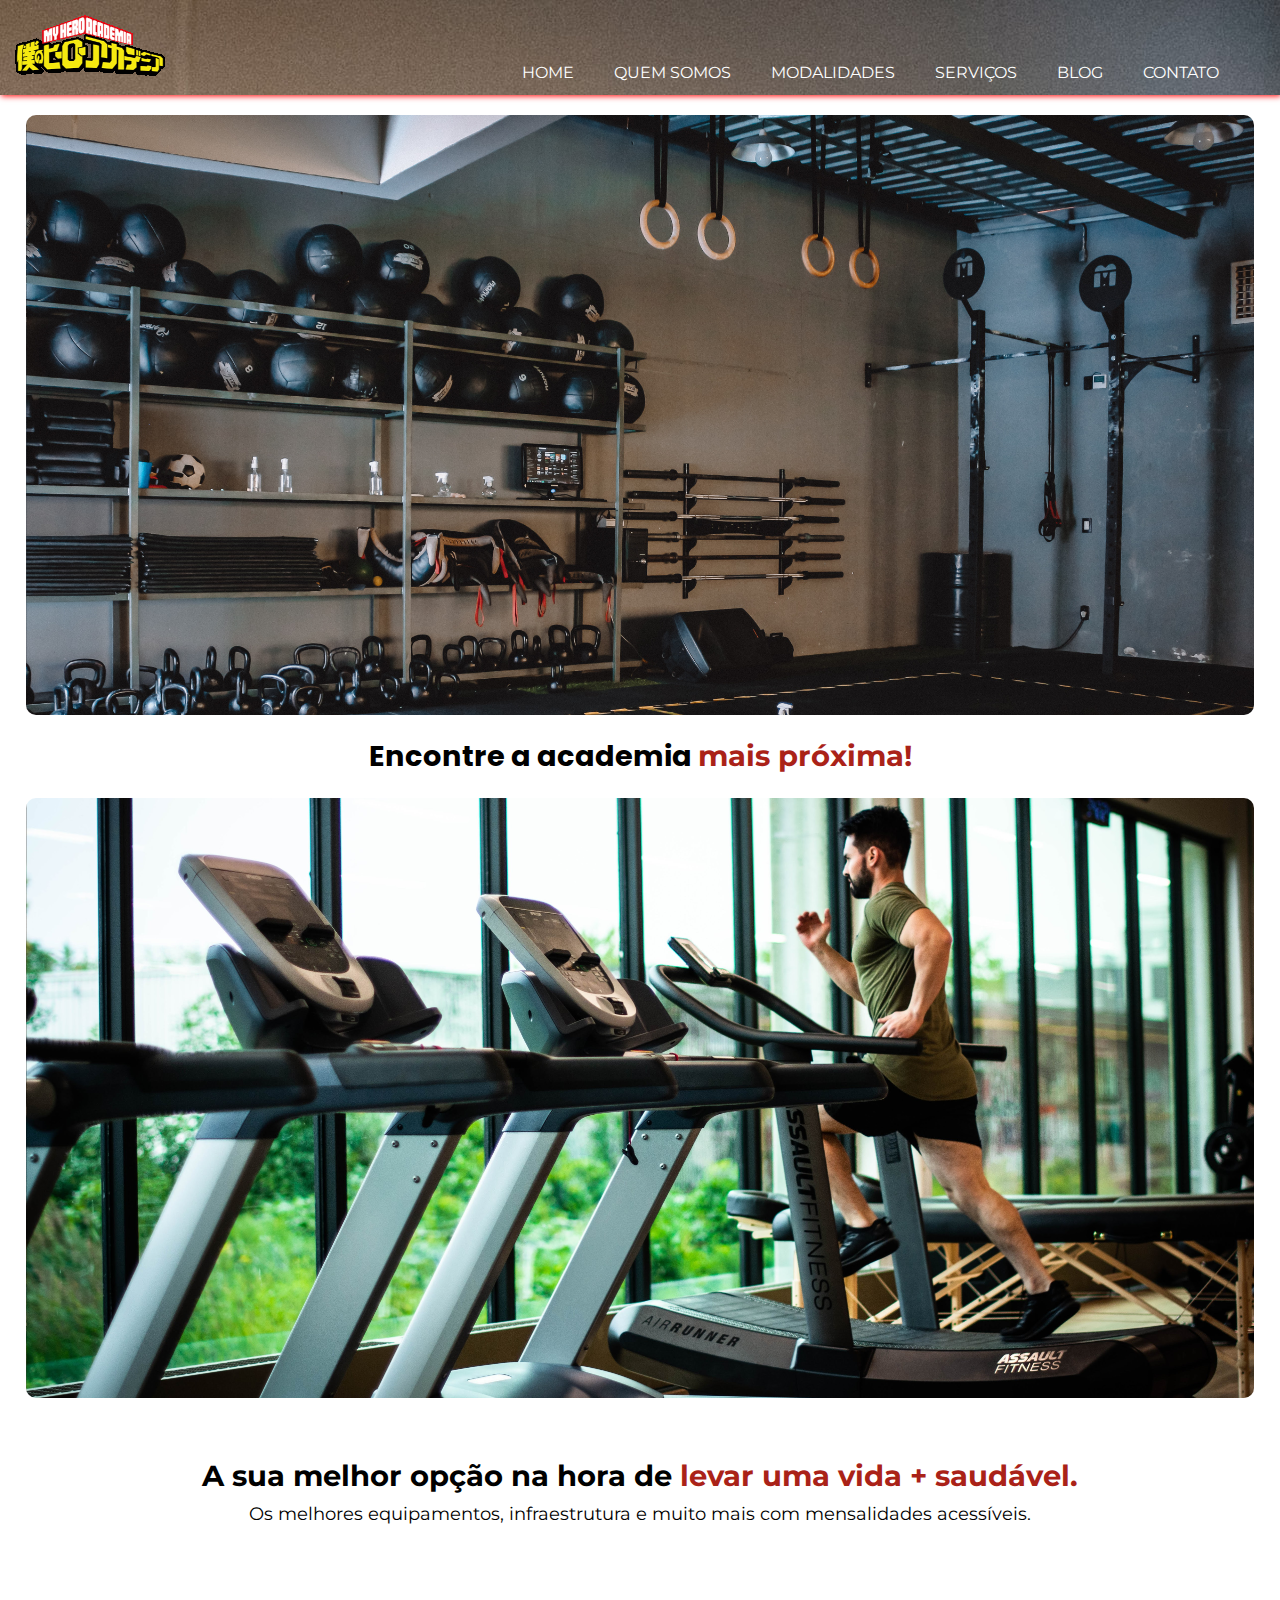
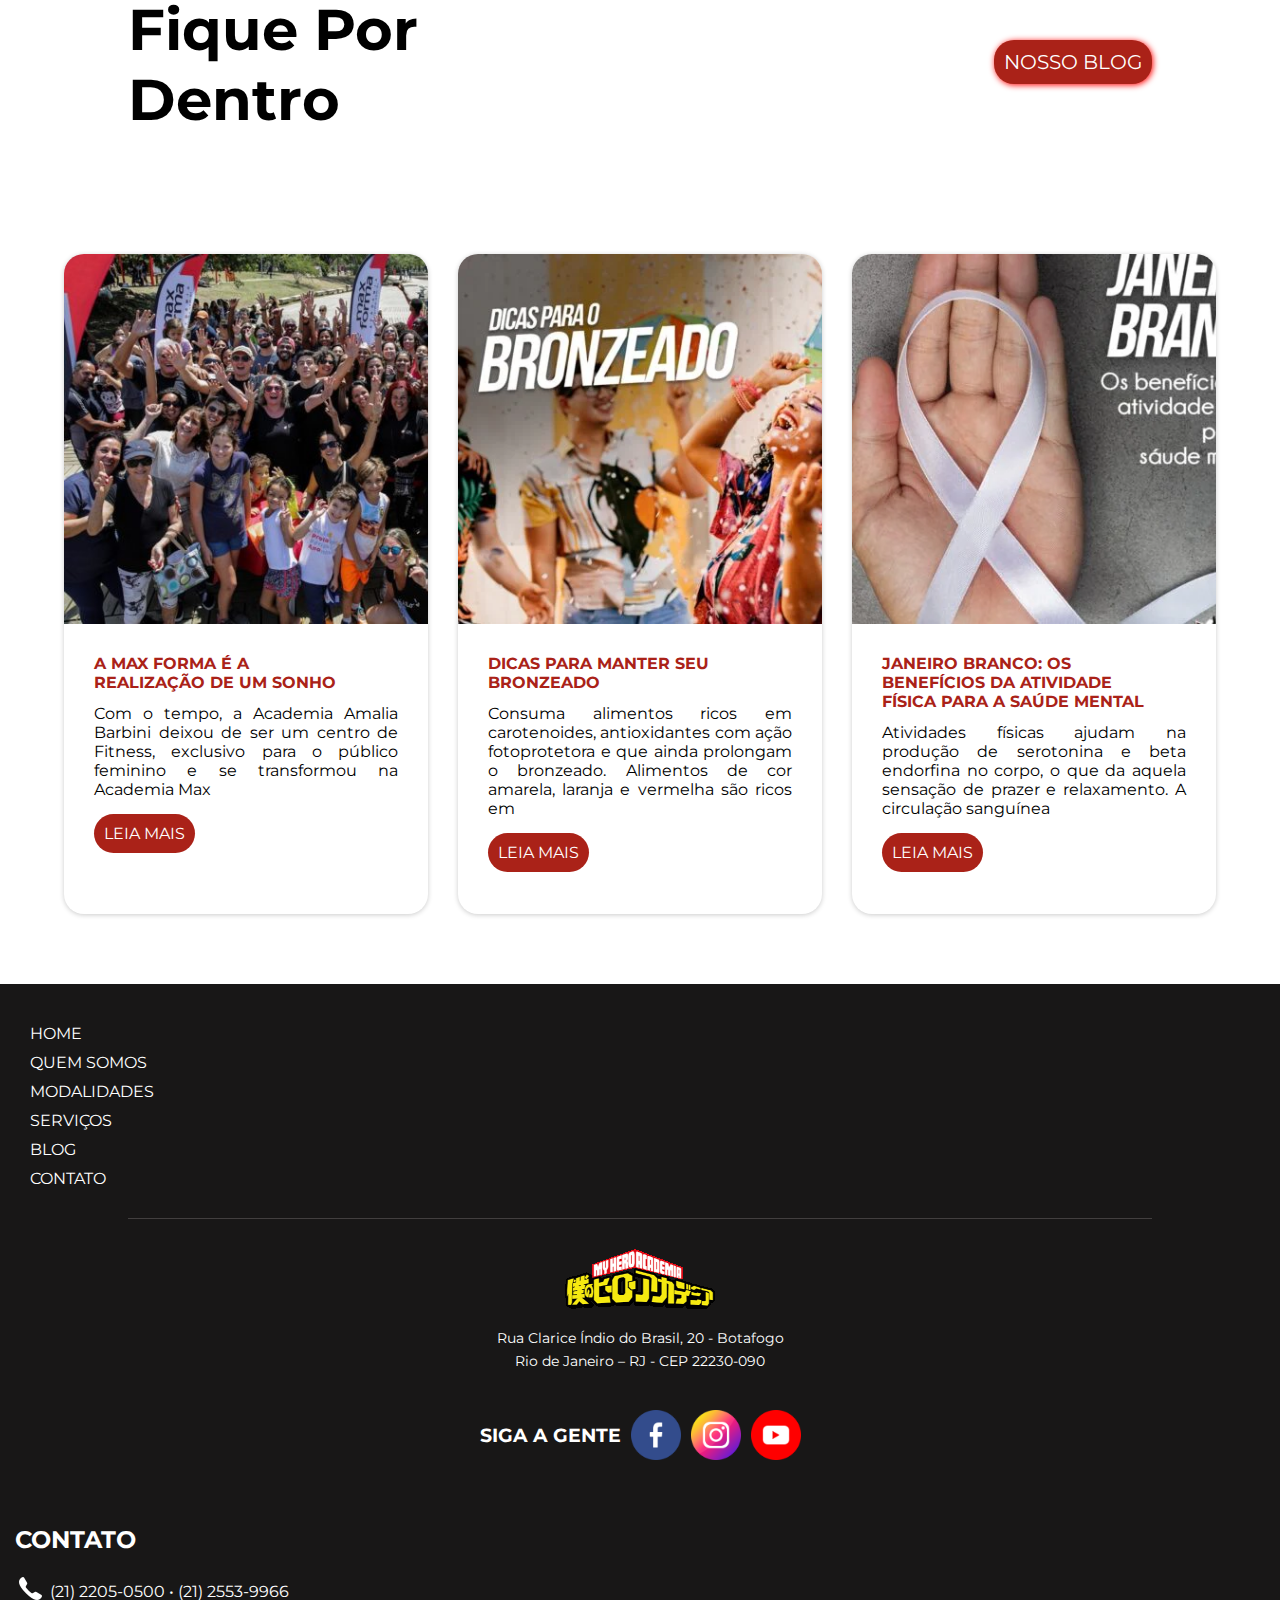
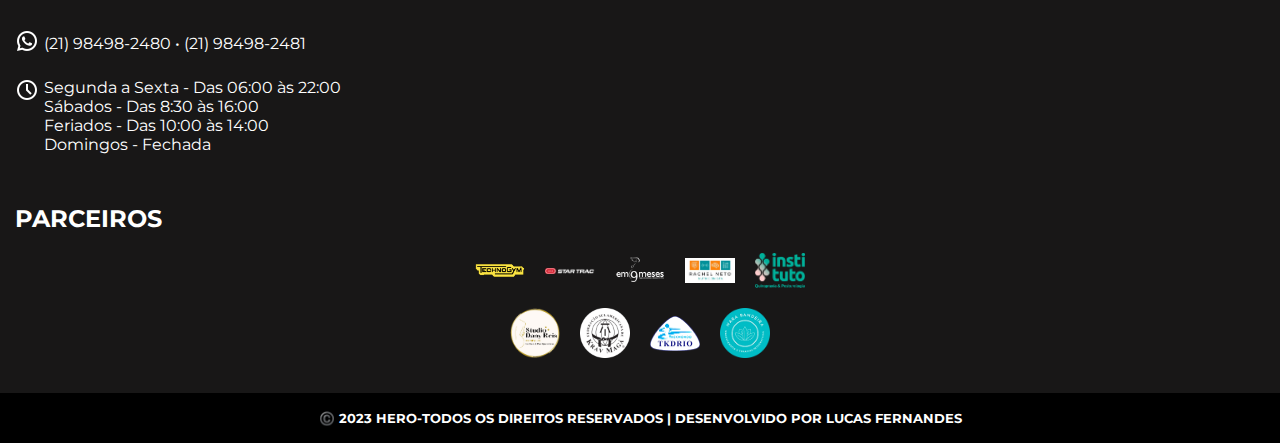
==== commit c9f03120: "att" ====
--- a/index.html
+++ b/index.html
@@ -66,41 +66,43 @@
             </div>
         </section>
         
-            <section class="conteiner1">
-                <section class="artigo">
-                    <!--imagem-->
+            <section class="conteiner0">
+                <section class="conteiner1">
+                    <section class="artigo">
+                        <!--imagem-->
+                    </section>
+                    <article class="article1">
+                        <h2>A MAX FORMA É A <br> REALIZAÇÃO DE UM SONHO</h2>
+                            <p>
+                                Com o tempo, a Academia Amalia Barbini deixou de ser um centro de Fitness, exclusivo para o público feminino e se transformou na Academia Max
+                            </p>
+                                <a href="#">LEIA MAIS</a>
+                    </article>
                 </section>
-                <article class="article1">
-                    <h2>A MAX FORMA É A <br> REALIZAÇÃO DE UM SONHO</h2>
-                        <p>
-                            Com o tempo, a Academia Amalia Barbini deixou de ser um centro de Fitness, exclusivo para o público feminino e se transformou na Academia Max
-                        </p>
+                <section class="conteiner2">
+                    <section class="artigo2">
+                        <!--imagem 2-->
+                    </section>
+                    <article class="article2">
+                        <h2>DICAS PARA MANTER SEU <br> BRONZEADO</h2>
+                            <p>
+                                Consuma alimentos ricos em carotenoides, antioxidantes com ação fotoprotetora e que ainda prolongam o bronzeado. Alimentos de cor amarela, laranja e vermelha são ricos em
+                            </p>
                             <a href="#">LEIA MAIS</a>
-                </article>
-            </section>
-            <section class="conteiner2">
-                <section class="artigo2">
-                    <!--imagem 2-->
+                    </article>
                 </section>
-                <article class="article2">
-                    <h2>DICAS PARA MANTER SEU <br> BRONZEADO</h2>
-                        <p>
-                            Consuma alimentos ricos em carotenoides, antioxidantes com ação fotoprotetora e que ainda prolongam o bronzeado. Alimentos de cor amarela, laranja e vermelha são ricos em
-                        </p>
-                        <a href="#">LEIA MAIS</a>
-                </article>
-            </section>
-            <section class="conteiner3">
-                <section class="article3">
-                    <!--Imagem 3-->
+                <section class="conteiner3">
+                    <section class="article3">
+                        <!--Imagem 3-->
+                    </section>
+                    <article class="article3">
+                        <h2>JANEIRO BRANCO: OS <br> BENEFÍCIOS DA ATIVIDADE <br> FÍSICA PARA A SAÚDE MENTAL</h2>
+                            <p>
+                                Atividades físicas ajudam na produção de serotonina e beta endorfina no corpo, o que da aquela sensação de prazer e relaxamento.   A circulação sanguínea
+                            </p>
+                                <a href="#">LEIA MAIS</a>
+                    </article>
                 </section>
-                <article class="article3">
-                    <h2>JANEIRO BRANCO: OS <br> BENEFÍCIOS DA ATIVIDADE <br> FÍSICA PARA A SAÚDE MENTAL</h2>
-                        <p>
-                            Atividades físicas ajudam na produção de serotonina e beta endorfina no corpo, o que da aquela sensação de prazer e relaxamento.   A circulação sanguínea
-                        </p>
-                            <a href="#">LEIA MAIS</a>
-                </article>
             </section>
     </main>
     <footer>
--- a/estilo/academia.css
+++ b/estilo/academia.css
@@ -116,6 +116,10 @@
     border-radius: 10px;   
 }
 
+section h1.titulo1{
+    font-size: 1.2em;
+}
+
 /*Seção chamada para a Ação*/
 
 section.section2{
@@ -132,7 +136,7 @@
 }
 
 section.section2 > p{
-    width: 110%;
+    width: 100%;
     font-size: 1.1em;
     margin-bottom: 40px;
 }
@@ -161,6 +165,14 @@
 }
 
 /*parte das fotos dos artigos*/
+
+section.conteiner0{
+    display: flex;
+    flex-direction: column;
+    justify-content: center;
+    align-items: center;
+
+}
 
 section.conteiner1{
     border: solid 1px rgba(0, 0, 0, 0);
--- a/estilo/mediaquery.css
+++ b/estilo/mediaquery.css
@@ -67,6 +67,53 @@
     background-position: center calc(-150px);
 }
 
-section.section2{
-    font-size: 1.5em;
-}+
+section.section2 h1{
+    margin-top: 40px;
+    font-size: 1.8em;
+    
+}
+
+section.section2 p{
+    margin: auto;
+    width: 100%;
+    margin-bottom: 40px;
+    
+}
+
+section.nossoblog{
+    display: flex;
+    margin: 30px 0px;
+    align-items: center;
+    width: 80%;
+
+}
+
+section > div.titulo3{
+    font-size: 1.8em;
+    width: 50%;
+}
+
+section > div.blog > a{
+    margin-top: 35px;
+    font-size: 20px;
+}
+
+/*parte dos blog*/
+
+section.conteiner0{
+    display: flex;
+    flex-direction: row;
+    align-items: baseline;
+    gap: 30px;
+    width: 90%;
+}
+
+/*parte das fotos */
+
+section
+.conteiner1,
+.conteiner2,
+.conteiner3{
+    height: 660px;
+}
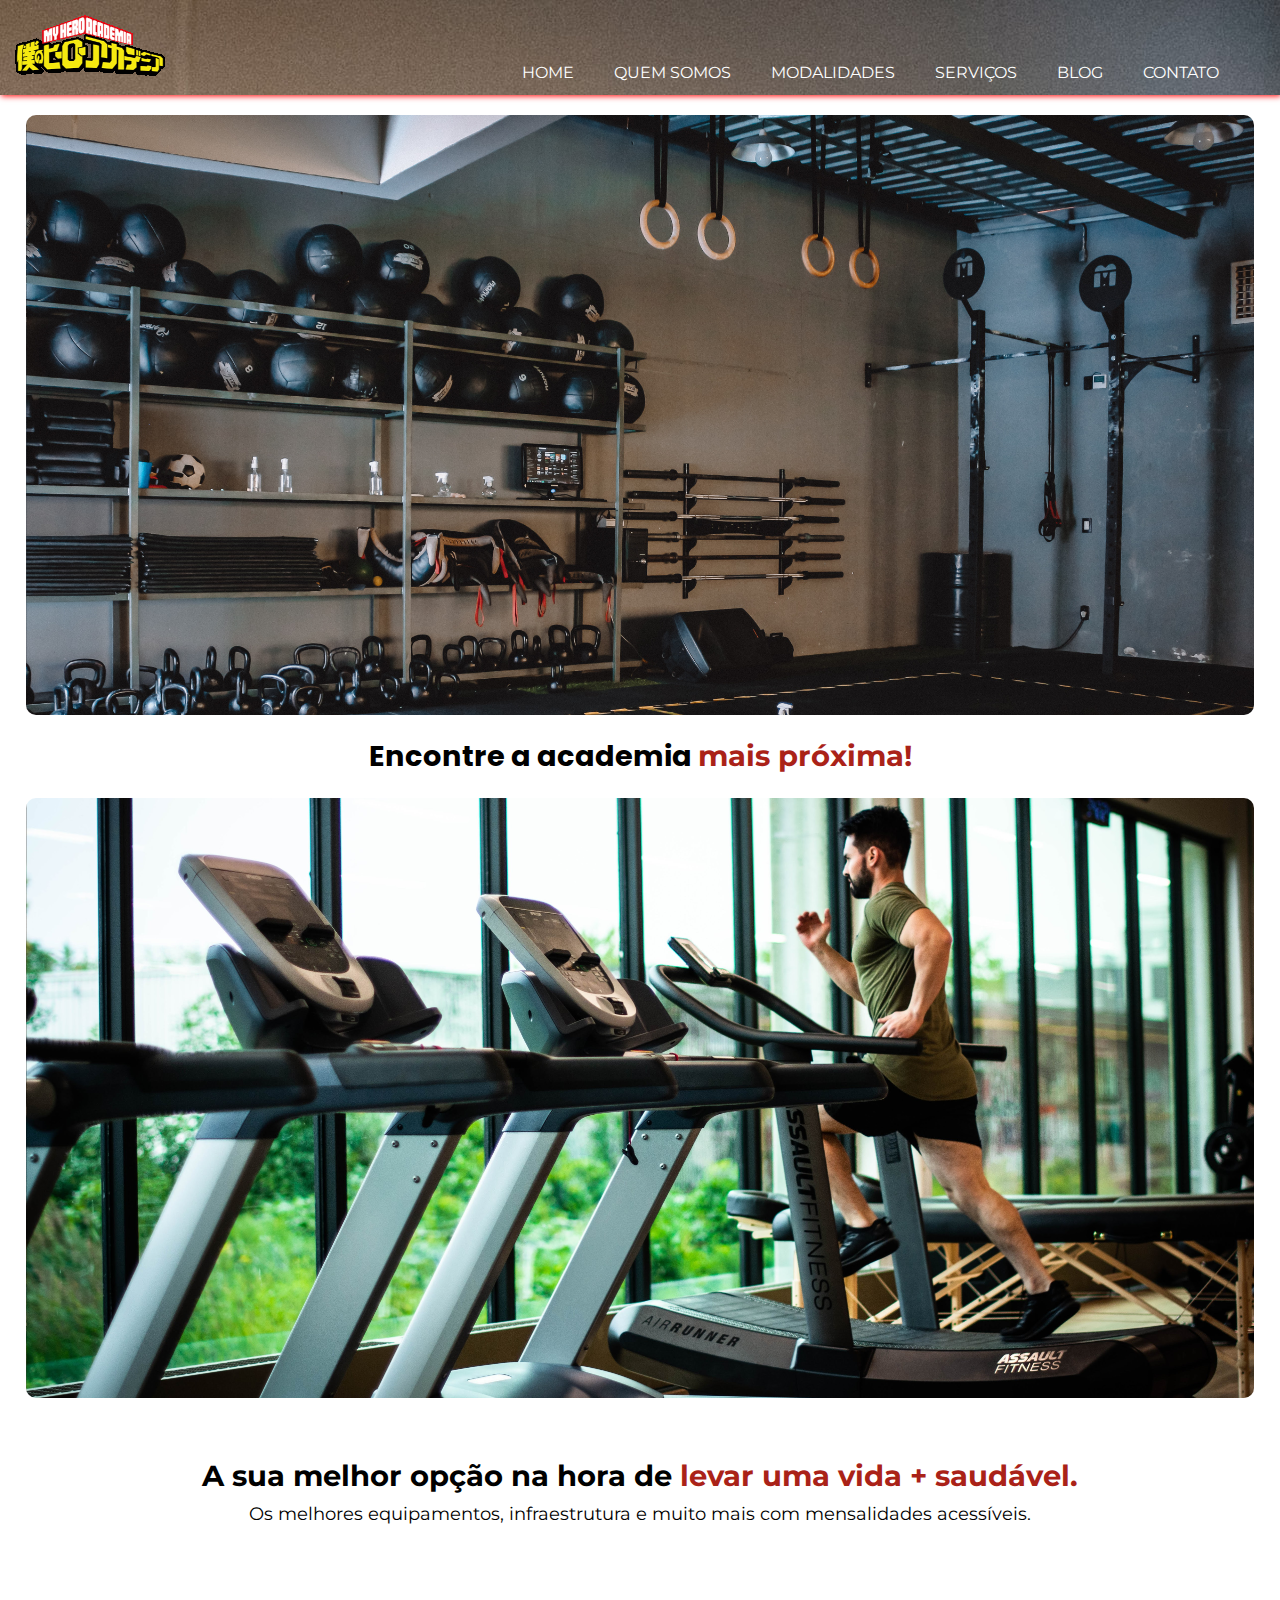
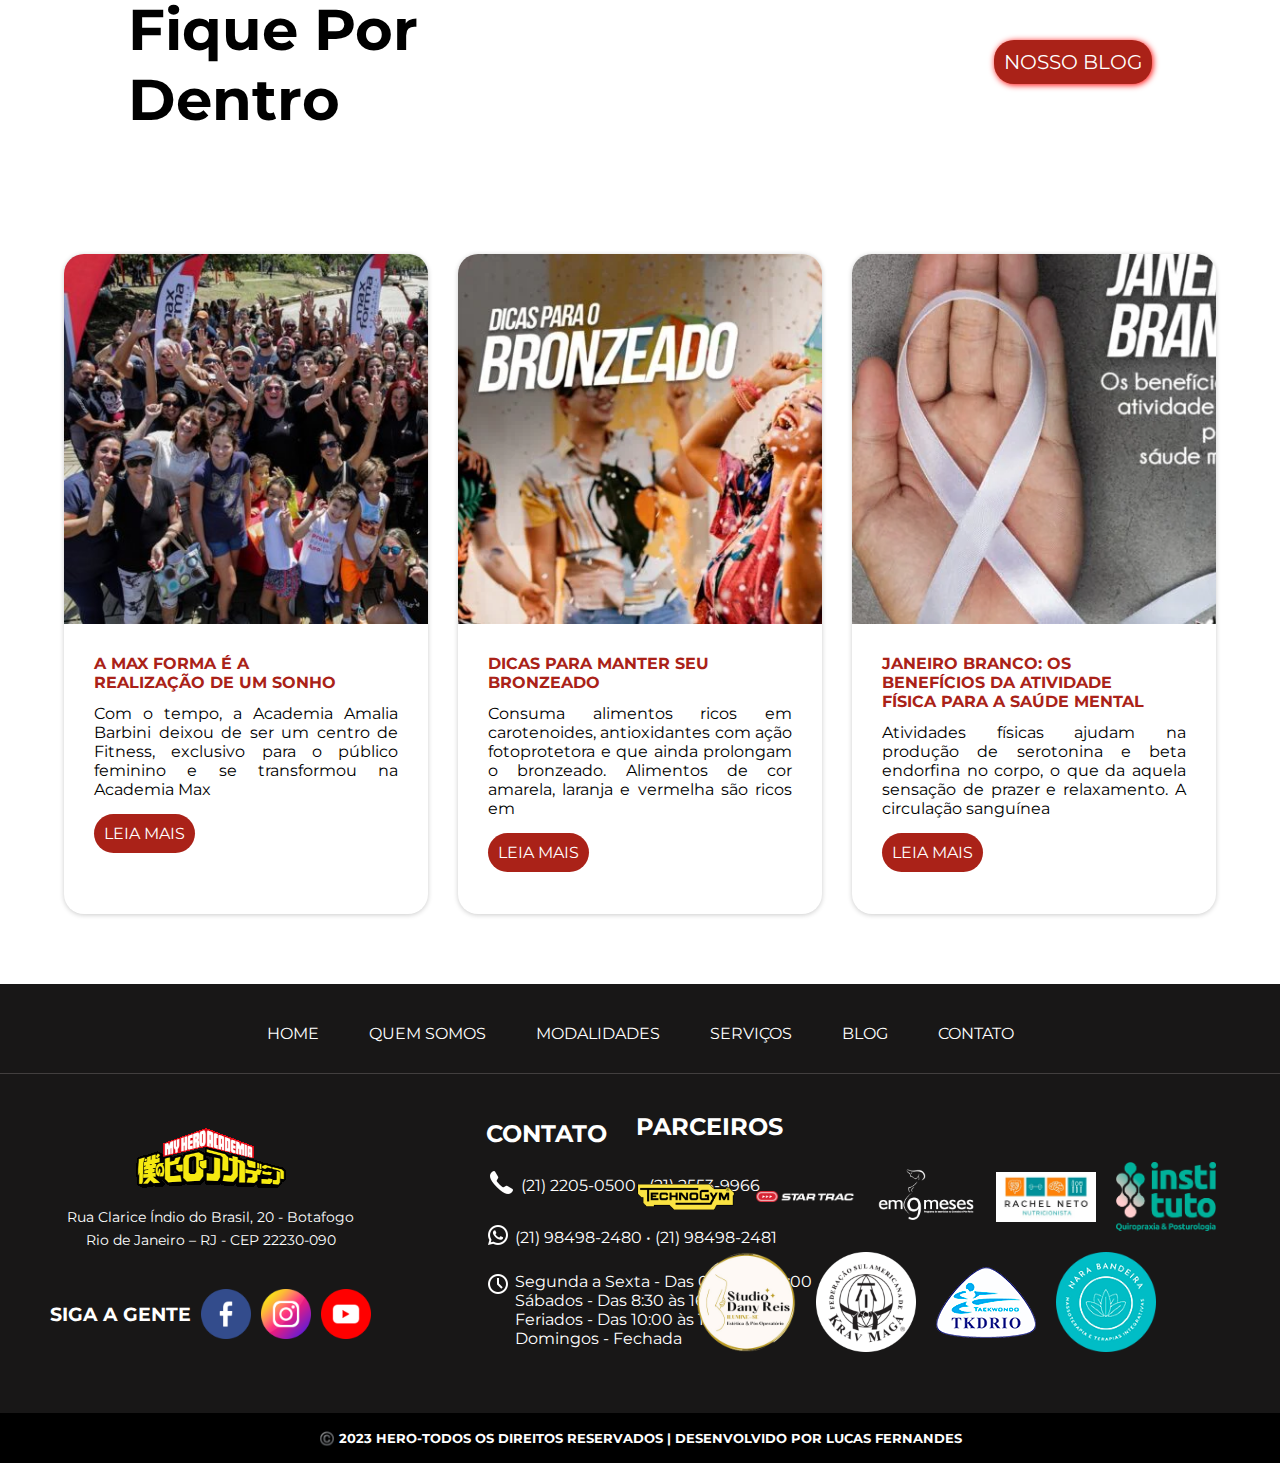
==== commit 12c25c02: "att" ====
--- a/index.html
+++ b/index.html
@@ -116,52 +116,55 @@
                 <li><a href="#">CONTATO</a></li>
             </ul>
         </section>
-        <section class="informacoes">
-            <div class="borda">
-                <!--borda-->
-            </div>
-            <div class="imgfooter">
-                <!--imagem-->
-            </div>
-            <div class="endereco">
-                <p>Rua Clarice Índio do Brasil, 20 - Botafogo</p>
-                <p>Rio de Janeiro – RJ - CEP 22230-090</p>
-            </div>
-            <div class="social">
-                <h2>SIGA A GENTE</h2>
-                <img src="imagens/facebook.png" alt="facebook">
-                <img src="imagens/instagram.png" alt="instagram">
-                <img src="imagens/youtube.png" alt="youtube">
-            </div>           
-        </section>
-        <section class="contato">
-            <h2>CONTATO</h2>
-                <div class="cont"><img src="imagens/icons8-telefone-30.png" alt="telefone">(21) 2205-­0500 • (21) 2553-9966
-                </div> 
-                <div class="cont"><img src="imagens/icons8-whatsapp-24.png" alt="whatsapp">(21) 98498-2480 • (21) 98498-2481
-                </div> 
-                <div class="cont cont2" ><img src="imagens/icons8-relógio-24.png" alt="horario">Segunda a Sexta - Das 06:00 às 22:00 <br>
-                    Sábados - Das 8:30 às 16:00 <br>
-                Feriados - Das 10:00 às 14:00 <br>
-                Domingos - Fechada
-                </div> 
-                <section class="parceiros">
-                    <h2>PARCEIROS</h2>
-                    <div class="par1">
-                        <img src="imagens/parceiro1.png" alt="parceiro1">
-                        <img src="imagens/parceiro2.png" alt="parceiro2">
-                        <img src="imagens/parceiro3.png" alt="parceiro3">
-                        <img src="imagens/parceiro4.jpg" alt="parceiro4">
-                        <img src="imagens/parceiro5.png" alt="parceiro5">
+        <div class="borda">
+            <!--borda-->
+        </div>
+        <section class="footertd">
+            <section class="informacoes">
+            
+                <div class="imgfooter">
+                    <!--imagem-->
+                </div>
+                <div class="endereco">
+                    <p>Rua Clarice Índio do Brasil, 20 - Botafogo</p>
+                    <p>Rio de Janeiro – RJ - CEP 22230-090</p>
+                </div>
+                <div class="social">
+                    <h2>SIGA A GENTE</h2>
+                    <img src="imagens/facebook.png" alt="facebook">
+                    <img src="imagens/instagram.png" alt="instagram">
+                    <img src="imagens/youtube.png" alt="youtube">
+                </div>
+            </section>
+            <section class="contato">
+                <h2>CONTATO</h2>
+                    <div class="cont"><img src="imagens/icons8-telefone-30.png" alt="telefone">(21) 2205-­0500 • (21) 2553-9966
                     </div>
-                        <div class="par2">
-                            <img src="imagens/parceiro6.png" alt="parceiro6">
-                            <img src="imagens/parceiro7.png" alt="parceiro7">
-                            <img src="imagens/parceiro8.png" alt="parceiro9">
-                            <img src="imagens/parceiro9.png" alt="parceiro9">
+                    <div class="cont"><img src="imagens/icons8-whatsapp-24.png" alt="whatsapp">(21) 98498-2480 • (21) 98498-2481
                     </div>
-                </section>
-                
+                    <div class="cont cont2" ><img src="imagens/icons8-relógio-24.png" alt="horario">Segunda a Sexta - Das 06:00 às 22:00 <br>
+                        Sábados - Das 8:30 às 16:00 <br>
+                    Feriados - Das 10:00 às 14:00 <br>
+                    Domingos - Fechada
+                    </div>
+                    <section class="parceiros">
+                        <h2>PARCEIROS</h2>
+                        <div class="par1">
+                            <img src="imagens/parceiro1.png" alt="parceiro1">
+                            <img src="imagens/parceiro2.png" alt="parceiro2">
+                            <img src="imagens/parceiro3.png" alt="parceiro3">
+                            <img src="imagens/parceiro4.jpg" alt="parceiro4">
+                            <img src="imagens/parceiro5.png" alt="parceiro5">
+                        </div>
+                            <div class="par2">
+                                <img src="imagens/parceiro6.png" alt="parceiro6">
+                                <img src="imagens/parceiro7.png" alt="parceiro7">
+                                <img src="imagens/parceiro8.png" alt="parceiro9">
+                                <img src="imagens/parceiro9.png" alt="parceiro9">
+                        </div>
+                    </section>
+            
+            </section>
         </section>
         <section class="final">
             <h2>©️ 2023 HERO-TODOS OS DIREITOS RESERVADOS | DESENVOLVIDO POR LUCAS FERNANDES</h2>
--- a/estilo/academia.css
+++ b/estilo/academia.css
@@ -7,6 +7,11 @@
     padding: 0px;
     box-sizing: border-box;
     font-family: var(--font2);
+
+    transition: width .2s, height .3s;
+    transition-timing-function: ease;
+    
+    
 }
 
 :root{
@@ -354,7 +359,9 @@
 div.borda{
     border-top: 1px solid rgba(209, 204, 204, 0.226);
     width: 80%;
+    margin: auto;
     margin-bottom: 30px;
+    
 }
 
 section > div.imgfooter{
--- a/estilo/mediaquery.css
+++ b/estilo/mediaquery.css
@@ -117,3 +117,67 @@
 .conteiner3{
     height: 660px;
 }
+
+/* rodapé */
+
+footer{
+    position: relative;
+}
+
+footer > section.footer > ul{
+    display: flex;
+    justify-content: center;
+    gap: 30px;
+}
+
+footer > section.footer > ul > li > a{
+    padding: 10px;
+}
+
+
+footer > section.footer > ul > li > a:hover{
+    background-color: #a81010;
+    color: white;
+    padding: 10px;
+    border-radius: 50px;
+    text-decoration: none;
+}
+
+div.borda{
+    border-top: 1px solid rgba(209, 204, 204, 0.226);
+    width: 100%;
+    margin-bottom: 30px;
+}
+
+section.footertd{
+    display: flex;
+    gap: 100px;
+    margin: 0px 0px 0px 50px;
+}
+
+section.informacoes{
+    align-self: center;
+}
+
+div.social > img{
+    cursor: pointer;
+}
+
+div.social > img:hover{
+    transform: scale(1.2);
+}
+
+section.parceiros{
+    position: absolute;
+    bottom: 19%;
+    right: 5%;
+}
+
+section.parceiros  img{
+    width: 100px;
+}
+
+
+
+
+
